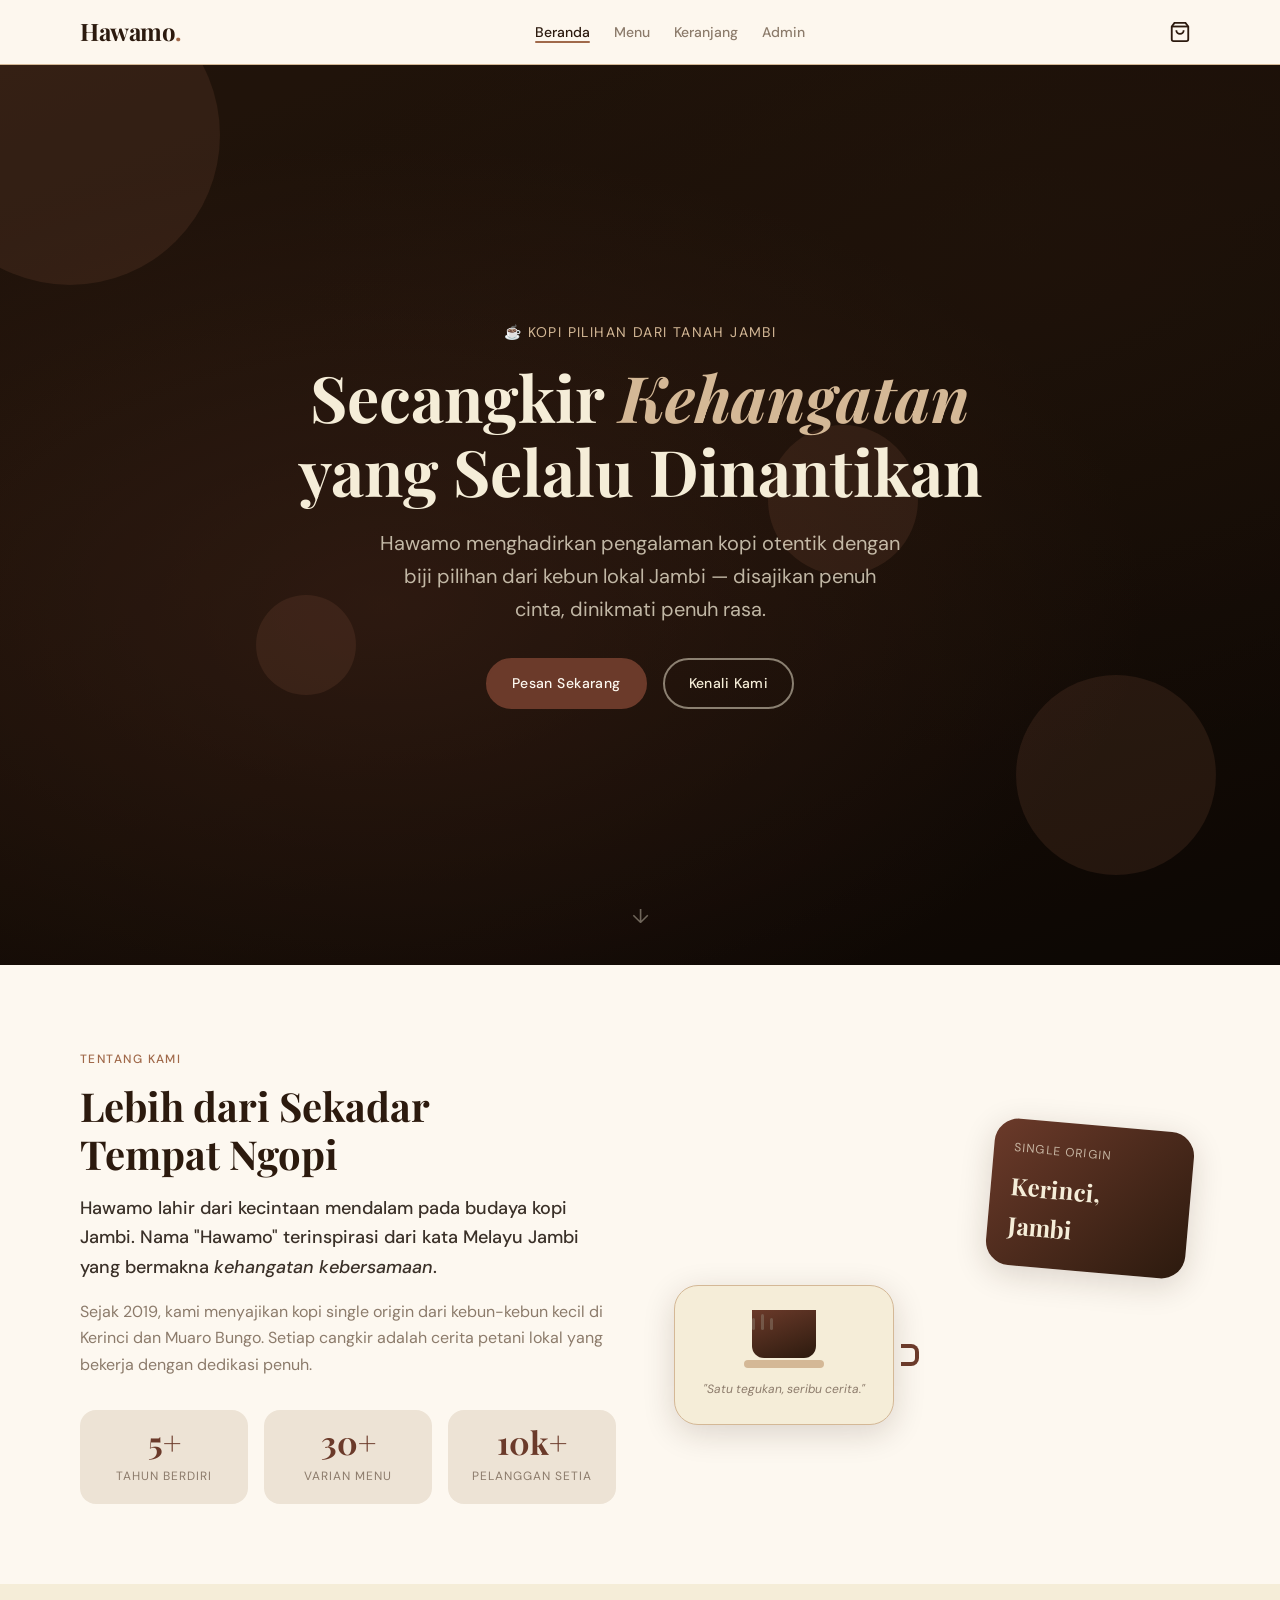
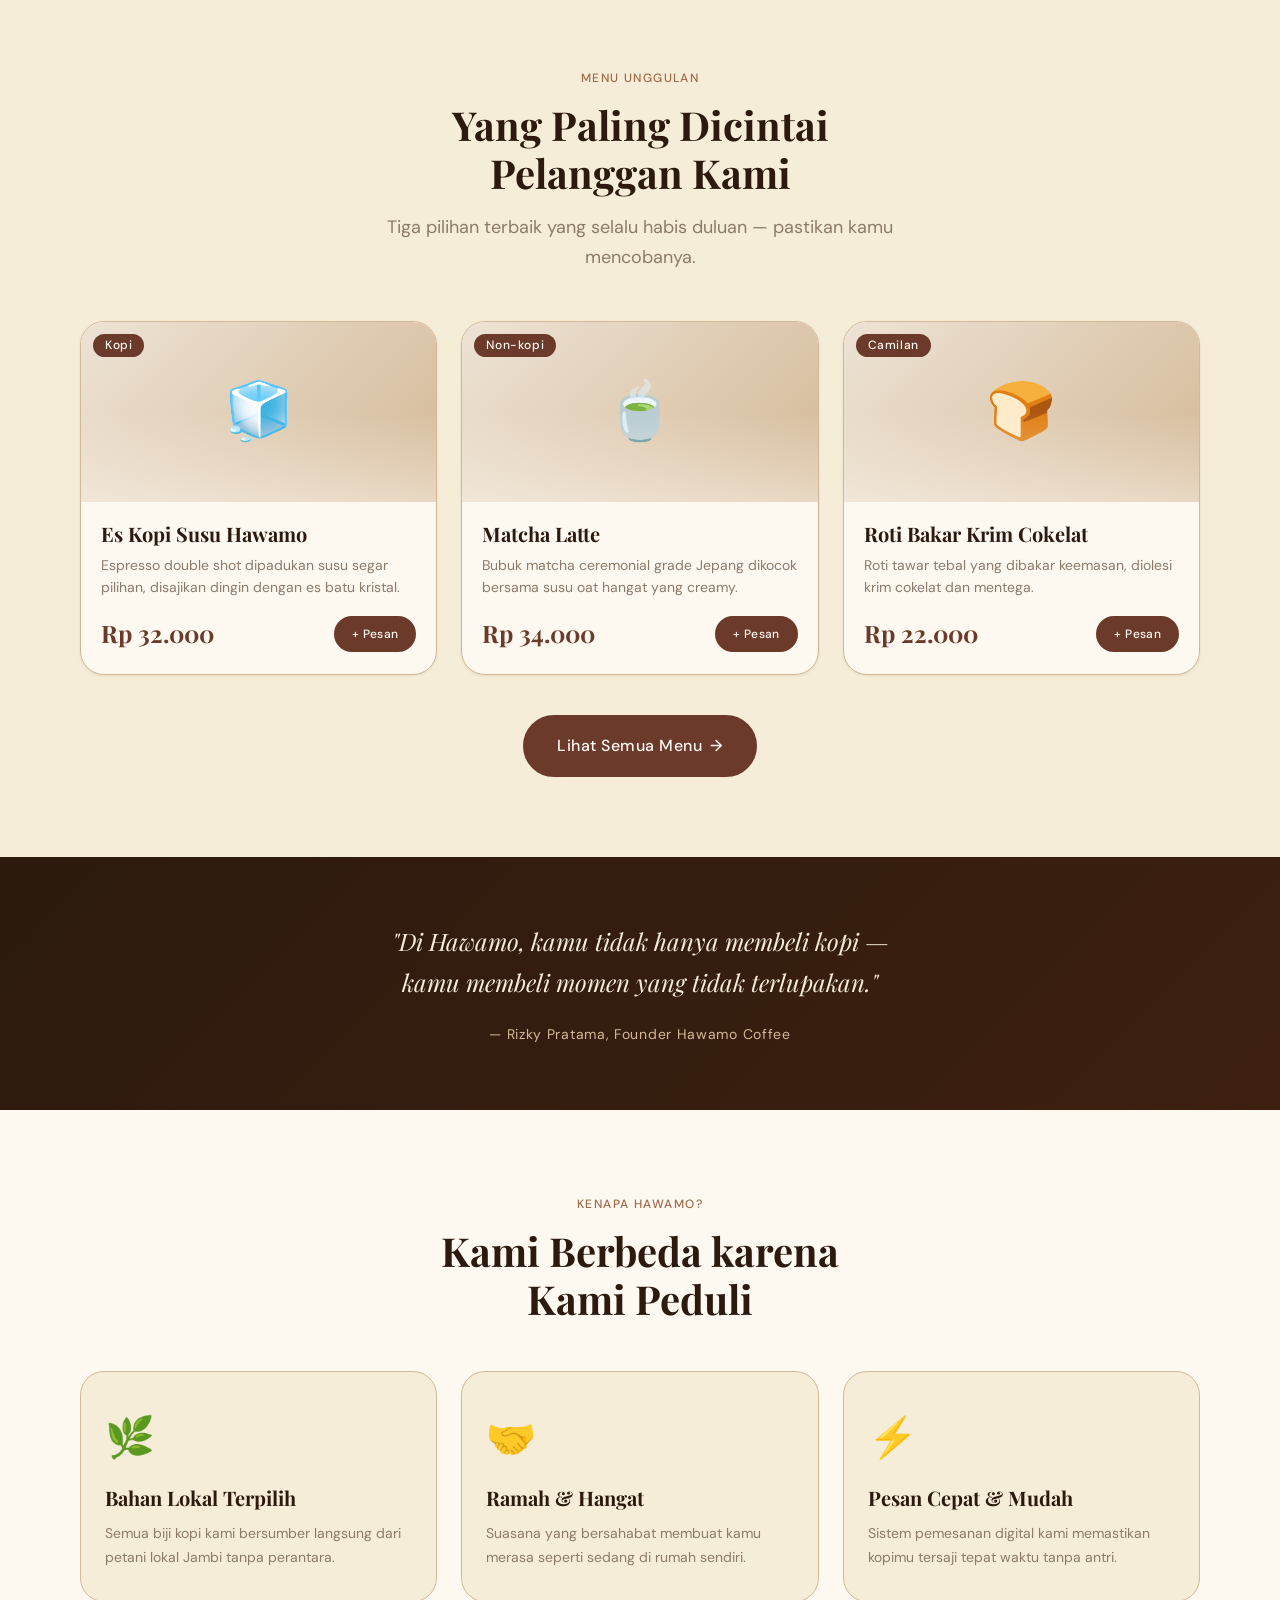
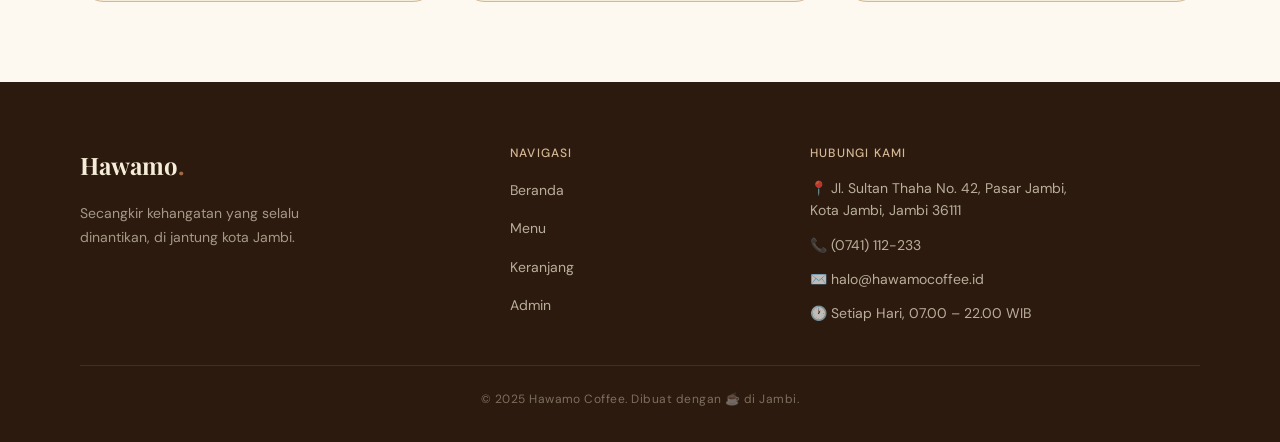
==== index.html @ 2e558339 "Hawamo-Website" ====
<!DOCTYPE html>
<html lang="id">
  <head>
    <meta charset="UTF-8" />
    <!-- Memastikan tampilan responsif di semua perangkat -->
    <meta name="viewport" content="width=device-width, initial-scale=1.0" />
    <meta name="description" content="Hawamo Coffee - Kopi Khas Jambi, Hangat dan Bermakna" />
    <title>Hawamo Coffee | Jambi</title>

    <!-- Google Fonts: Playfair Display untuk heading elegan, DM Sans untuk body bersih -->
    <link rel="preconnect" href="https://fonts.googleapis.com" />
    <link rel="preconnect" href="https://fonts.gstatic.com" crossorigin />
    <link
      href="https://fonts.googleapis.com/css2?family=Playfair+Display:ital,wght@0,400;0,700;1,400&family=DM+Sans:wght@300;400;500&display=swap"
      rel="stylesheet"
    />

    <!-- Satu-satunya file CSS global untuk semua halaman -->
    <link rel="stylesheet" href="style.css" />
  </head>

  <body class="page-home">

    <!-- =============================================
         NAVBAR: Navigasi utama yang sticky di atas
         ============================================= -->
    <header class="navbar" id="navbar">
      <div class="navbar__inner container">

        <!-- Logo teks dengan aksen titik berwarna kopi -->
        <a href="index.html" class="navbar__logo" aria-label="Hawamo Coffee Beranda">
          Hawamo<span class="logo-dot">.</span>
        </a>

        <!-- Tombol hamburger untuk tampilan mobile -->
        <button
          class="navbar__toggle"
          id="navToggle"
          aria-label="Buka menu navigasi"
          aria-expanded="false"
          aria-controls="navMenu"
        >
          <!-- Tiga garis ikon hamburger dibuat murni dengan CSS -->
          <span class="hamburger-line"></span>
          <span class="hamburger-line"></span>
          <span class="hamburger-line"></span>
        </button>

        <!-- Menu navigasi utama -->
        <nav class="navbar__menu" id="navMenu" role="navigation">
          <ul class="navbar__list">
            <li><a href="index.html" class="navbar__link active">Beranda</a></li>
            <li><a href="menu.html" class="navbar__link">Menu</a></li>
            <li><a href="cart.html" class="navbar__link">Keranjang</a></li>
            <li><a href="admin.html" class="navbar__link">Admin</a></li>
          </ul>
        </nav>

        <!-- Ikon keranjang dengan badge jumlah item -->
        <a href="cart.html" class="navbar__cart" aria-label="Lihat keranjang belanja">
          <!-- Ikon cart SVG inline agar tidak perlu dependensi eksternal -->
          <svg width="22" height="22" viewBox="0 0 24 24" fill="none" stroke="currentColor" stroke-width="2" aria-hidden="true">
            <path d="M6 2L3 6v14a2 2 0 002 2h14a2 2 0 002-2V6l-3-4z"/>
            <line x1="3" y1="6" x2="21" y2="6"/>
            <path d="M16 10a4 4 0 01-8 0"/>
          </svg>
          <!-- Badge ini diupdate oleh script.js berdasarkan localStorage -->
          <span class="cart-badge" id="cartBadge">0</span>
        </a>

      </div>
    </header>


    <!-- =============================================
         MAIN: Konten utama halaman
         ============================================= -->
    <main>

      <!-- -----------------------------------------------
           SECTION 1: HERO BANNER
           Bagian pertama yang dilihat pengunjung
           ----------------------------------------------- -->
      <section class="hero" id="hero" aria-label="Hero banner Hawamo Coffee">

        <!-- Overlay gelap untuk kontras teks di atas gambar/background -->
        <div class="hero__overlay" aria-hidden="true"></div>

        <!-- Efek partikel dekoratif — lingkaran floating dari CSS animation -->
        <div class="hero__particles" aria-hidden="true">
          <span class="particle particle--1"></span>
          <span class="particle particle--2"></span>
          <span class="particle particle--3"></span>
          <span class="particle particle--4"></span>
        </div>

        <div class="hero__content container">
          <!-- Kalimat kecil pembuka di atas heading utama -->
          <p class="hero__eyebrow">☕ Kopi Pilihan dari Tanah Jambi</p>

          <!-- Heading utama dengan emphasis italic -->
          <h1 class="hero__title">
            Secangkir <em>Kehangatan</em><br />
            yang Selalu Dinantikan
          </h1>

          <!-- Deskripsi singkat brand -->
          <p class="hero__subtitle">
            Hawamo menghadirkan pengalaman kopi otentik dengan biji pilihan
            dari kebun lokal Jambi — disajikan penuh cinta, dinikmati penuh rasa.
          </p>

          <!-- CTA (Call-to-Action): tombol utama dan sekunder -->
          <div class="hero__actions">
            <a href="menu.html" class="btn btn--primary">Pesan Sekarang</a>
            <a href="#about" class="btn btn--ghost">Kenali Kami</a>
          </div>
        </div>

        <!-- Indikator scroll ke bawah (animasi bounce CSS) -->
        <div class="hero__scroll-hint" aria-hidden="true">
          <span class="scroll-arrow">↓</span>
        </div>

      </section>


      <!-- -----------------------------------------------
           SECTION 2: ABOUT US
           Cerita singkat tentang Hawamo
           ----------------------------------------------- -->
      <section class="about" id="about" aria-label="Tentang Hawamo Coffee">
        <div class="container">

          <!-- Grid 2 kolom: teks kiri, visual kanan -->
          <div class="about__grid">

            <!-- Kolom kiri: narasi brand -->
            <div class="about__text">
              <span class="section-tag">Tentang Kami</span>
              <h2 class="section-title">Lebih dari Sekadar<br />Tempat Ngopi</h2>
              <p class="about__lead">
                Hawamo lahir dari kecintaan mendalam pada budaya kopi Jambi.
                Nama "Hawamo" terinspirasi dari kata Melayu Jambi yang bermakna
                <em>kehangatan kebersamaan</em>.
              </p>
              <p class="about__body">
                Sejak 2019, kami menyajikan kopi single origin dari kebun-kebun
                kecil di Kerinci dan Muaro Bungo. Setiap cangkir adalah cerita
                petani lokal yang bekerja dengan dedikasi penuh.
              </p>

              <!-- Statistik pencapaian brand -->
              <div class="about__stats">
                <div class="stat">
                  <strong class="stat__number">5+</strong>
                  <span class="stat__label">Tahun Berdiri</span>
                </div>
                <div class="stat">
                  <strong class="stat__number">30+</strong>
                  <span class="stat__label">Varian Menu</span>
                </div>
                <div class="stat">
                  <strong class="stat__number">10k+</strong>
                  <span class="stat__label">Pelanggan Setia</span>
                </div>
              </div>
            </div>

            <!-- Kolom kanan: visual dekoratif berbasis CSS (tanpa gambar eksternal) -->
            <div class="about__visual" aria-hidden="true">
              <div class="visual-card visual-card--back">
                <div class="visual-card__label">Single Origin</div>
                <div class="visual-card__origin">Kerinci, Jambi</div>
              </div>
              <div class="visual-card visual-card--front">
                <!-- Ilustrasi cangkir kopi sederhana dari CSS shapes -->
                <div class="css-cup">
                  <div class="css-cup__body">
                    <div class="css-cup__steam">
                      <span></span><span></span><span></span>
                    </div>
                  </div>
                  <div class="css-cup__handle"></div>
                  <div class="css-cup__saucer"></div>
                </div>
                <p class="visual-card__tagline">"Satu tegukan, seribu cerita."</p>
              </div>
            </div>

          </div>
        </div>
      </section>


      <!-- -----------------------------------------------
           SECTION 3: MENU UNGGULAN
           Menampilkan 3 produk terbaik sebagai preview
           ----------------------------------------------- -->
      <section class="featured" id="featured" aria-label="Menu unggulan Hawamo">
        <div class="container">

          <!-- Header section -->
          <div class="section-header">
            <span class="section-tag">Menu Unggulan</span>
            <h2 class="section-title">Yang Paling Dicintai<br />Pelanggan Kami</h2>
            <p class="section-desc">
              Tiga pilihan terbaik yang selalu habis duluan — pastikan kamu mencobanya.
            </p>
          </div>

          <!-- Grid kartu menu unggulan (3 kolom di desktop, 1 di mobile) -->
          <div class="featured__grid" id="featuredGrid">
            <!-- Kartu menu akan di-render oleh script.js dari data featuredItems -->
            <!-- Jika JS dinonaktifkan, konten fallback tetap tersedia -->
          </div>

          <!-- CTA menuju halaman menu lengkap -->
          <div class="featured__cta">
            <a href="menu.html" class="btn btn--primary btn--lg">
              Lihat Semua Menu
              <span aria-hidden="true">→</span>
            </a>
          </div>

        </div>
      </section>


      <!-- -----------------------------------------------
           SECTION 4: TESTIMONIAL / QUOTE BANNER
           Kutipan inspiratif sebagai pemisah visual
           ----------------------------------------------- -->
      <section class="quote-banner" aria-label="Kutipan Hawamo">
        <div class="container">
          <blockquote class="quote">
            <p class="quote__text">
              "Di Hawamo, kamu tidak hanya membeli kopi —<br />
              kamu membeli momen yang tidak terlupakan."
            </p>
            <footer class="quote__author">
              — Rizky Pratama, Founder Hawamo Coffee
            </footer>
          </blockquote>
        </div>
      </section>


      <!-- -----------------------------------------------
           SECTION 5: MENGAPA MEMILIH KAMI?
           Nilai-nilai / keunggulan Hawamo
           ----------------------------------------------- -->
      <section class="values" aria-label="Keunggulan Hawamo Coffee">
        <div class="container">

          <div class="section-header">
            <span class="section-tag">Kenapa Hawamo?</span>
            <h2 class="section-title">Kami Berbeda karena<br />Kami Peduli</h2>
          </div>

          <!-- Grid 3 kartu nilai (icon + judul + deskripsi) -->
          <div class="values__grid">

            <article class="value-card">
              <!-- Ikon dekoratif dari emoji (tidak perlu library ikon) -->
              <div class="value-card__icon" aria-hidden="true">🌿</div>
              <h3 class="value-card__title">Bahan Lokal Terpilih</h3>
              <p class="value-card__desc">
                Semua biji kopi kami bersumber langsung dari petani
                lokal Jambi tanpa perantara.
              </p>
            </article>

            <article class="value-card">
              <div class="value-card__icon" aria-hidden="true">🤝</div>
              <h3 class="value-card__title">Ramah & Hangat</h3>
              <p class="value-card__desc">
                Suasana yang bersahabat membuat kamu merasa seperti
                sedang di rumah sendiri.
              </p>
            </article>

            <article class="value-card">
              <div class="value-card__icon" aria-hidden="true">⚡</div>
              <h3 class="value-card__title">Pesan Cepat & Mudah</h3>
              <p class="value-card__desc">
                Sistem pemesanan digital kami memastikan kopimu tersaji
                tepat waktu tanpa antri.
              </p>
            </article>

          </div>
        </div>
      </section>

    </main>


    <!-- =============================================
         FOOTER: Informasi kontak dan navigasi bawah
         ============================================= -->
    <footer class="footer" role="contentinfo">
      <div class="container">

        <!-- Grid footer: 3 kolom di desktop -->
        <div class="footer__grid">

          <!-- Kolom 1: Identitas brand -->
          <div class="footer__brand">
            <a href="index.html" class="footer__logo">
              Hawamo<span class="logo-dot">.</span>
            </a>
            <p class="footer__tagline">
              Secangkir kehangatan yang selalu dinantikan,
              di jantung kota Jambi.
            </p>
          </div>

          <!-- Kolom 2: Navigasi cepat -->
          <nav class="footer__nav" aria-label="Navigasi footer">
            <h4 class="footer__heading">Navigasi</h4>
            <ul class="footer__list">
              <li><a href="index.html" class="footer__link">Beranda</a></li>
              <li><a href="menu.html" class="footer__link">Menu</a></li>
              <li><a href="cart.html" class="footer__link">Keranjang</a></li>
              <li><a href="admin.html" class="footer__link">Admin</a></li>
            </ul>
          </nav>

          <!-- Kolom 3: Informasi kontak dengan alamat fiktif di Jambi -->
          <address class="footer__contact">
            <h4 class="footer__heading">Hubungi Kami</h4>
            <ul class="footer__list">
              <!-- Alamat fiktif di Jambi yang realistis -->
              <li>
                <span aria-label="Alamat">📍</span>
                Jl. Sultan Thaha No. 42, Pasar Jambi,<br />
                Kota Jambi, Jambi 36111
              </li>
              <li>
                <span aria-label="Telepon">📞</span>
                <a href="tel:+6274112233" class="footer__link">(0741) 112-233</a>
              </li>
              <li>
                <span aria-label="Email">✉️</span>
                <a href="mailto:halo@hawamocoffee.id" class="footer__link">
                  halo@hawamocoffee.id
                </a>
              </li>
              <li>
                <span aria-label="Jam buka">🕐</span>
                Setiap Hari, 07.00 – 22.00 WIB
              </li>
            </ul>
          </address>

        </div>

        <!-- Garis pemisah dan copyright -->
        <div class="footer__bottom">
          <p class="footer__copy">
            &copy; 2025 Hawamo Coffee. Dibuat dengan ☕ di Jambi.
          </p>
        </div>

      </div>
    </footer>


    <!-- =============================================
         SCRIPT: Diletakkan sebelum </body> agar DOM
         sudah tersedia saat script dijalankan
         ============================================= -->
    <script src="script.js"></script>

  </body>
</html>
---- style.css ----
/* ==========================================================
   HAWAMO COFFEE — style.css
   Satu file CSS untuk semua halaman (index, menu, cart, admin)
   Pendekatan: Mobile-First → diikuti breakpoint desktop
   ========================================================== */


/* ----------------------------------------------------------
   1. CSS CUSTOM PROPERTIES (DESIGN TOKENS)
   Semua warna, font, dan ukuran didefinisikan di sini agar
   mudah diubah secara konsisten di seluruh file
   ---------------------------------------------------------- */
:root {
  /* === Palet Warna Earthy Tone === */
  --clr-espresso:   #2C1A0E;   /* Cokelat espresso gelap — teks utama */
  --clr-coffee:     #6B3A2A;   /* Cokelat kopi — aksen utama */
  --clr-latte:      #A0694A;   /* Cokelat latte — aksen sekunder */
  --clr-cream:      #F5EDD8;   /* Krem hangat — background utama */
  --clr-milk:       #FDF8F0;   /* Putih susu — background kartu */
  --clr-charcoal:   #3A3028;   /* Charcoal — teks gelap */
  --clr-stone:      #8C7B6B;   /* Abu batu — teks muted */
  --clr-sand:       #D4B896;   /* Pasir — border dan divider */
  --clr-fog:        #EDE3D5;   /* Kabut — hover background */
  --clr-success:    #4A7C59;   /* Hijau alami — notifikasi sukses */
  --clr-danger:     #8B2E2E;   /* Merah tua — aksi hapus */

  /* === Tipografi === */
  --font-display: 'Playfair Display', Georgia, serif;  /* Untuk heading */
  --font-body:    'DM Sans', sans-serif;               /* Untuk body text */

  /* === Skala Ukuran Font (rem) === */
  --text-xs:   0.75rem;    /*  12px */
  --text-sm:   0.875rem;   /*  14px */
  --text-base: 1rem;       /*  16px */
  --text-md:   1.125rem;   /*  18px */
  --text-lg:   1.25rem;    /*  20px */
  --text-xl:   1.5rem;     /*  24px */
  --text-2xl:  2rem;       /*  32px */
  --text-3xl:  2.5rem;     /*  40px */
  --text-4xl:  3.25rem;    /*  52px */
  --text-5xl:  4rem;       /*  64px */

  /* === Spasi (spacing scale) === */
  --sp-1:  0.25rem;   /*  4px */
  --sp-2:  0.5rem;    /*  8px */
  --sp-3:  0.75rem;   /* 12px */
  --sp-4:  1rem;      /* 16px */
  --sp-5:  1.25rem;   /* 20px */
  --sp-6:  1.5rem;    /* 24px */
  --sp-8:  2rem;      /* 32px */
  --sp-10: 2.5rem;    /* 40px */
  --sp-12: 3rem;      /* 48px */
  --sp-16: 4rem;      /* 64px */
  --sp-20: 5rem;      /* 80px */
  --sp-24: 6rem;      /* 96px */

  /* === Border Radius === */
  --radius-sm:   4px;
  --radius-md:   8px;
  --radius-lg:   16px;
  --radius-xl:   24px;
  --radius-full: 9999px;

  /* === Bayangan (Box Shadow) === */
  --shadow-sm:  0 1px 3px rgba(44, 26, 14, 0.08);
  --shadow-md:  0 4px 16px rgba(44, 26, 14, 0.12);
  --shadow-lg:  0 8px 32px rgba(44, 26, 14, 0.16);
  --shadow-xl:  0 16px 48px rgba(44, 26, 14, 0.20);

  /* === Transisi === */
  --transition-fast:   150ms ease;
  --transition-base:   250ms ease;
  --transition-slow:   400ms ease;

  /* === Lebar Kontainer === */
  --container-max: 1200px;
  --container-pad: var(--sp-5);   /* padding horizontal mobile */

  /* === Z-index layers === */
  --z-base:    1;
  --z-above:   10;
  --z-navbar:  100;
  --z-overlay: 200;
  --z-toast:   300;
}


/* ----------------------------------------------------------
   2. CSS RESET & BASE STYLES
   Menormalkan styling default browser
   ---------------------------------------------------------- */

/* Box model universal — padding dan border dihitung dalam width */
*,
*::before,
*::after {
  box-sizing: border-box;
  margin: 0;
  padding: 0;
}

/* Mencegah overflow horizontal tak sengaja */
html {
  overflow-x: hidden;
  scroll-behavior: smooth;     /* Navigasi anchor terasa halus */
  font-size: 16px;             /* Base font size */
}

body {
  font-family: var(--font-body);
  font-size: var(--text-base);
  color: var(--clr-charcoal);
  background-color: var(--clr-cream);
  line-height: 1.65;
  -webkit-font-smoothing: antialiased;   /* Font lebih halus di Chrome/Safari */
  overflow-x: hidden;
}

/* Gambar responsif secara default */
img {
  max-width: 100%;
  height: auto;
  display: block;
}

/* Hilangkan bullet list default */
ul, ol {
  list-style: none;
}

/* Reset link */
a {
  color: inherit;
  text-decoration: none;
  transition: color var(--transition-base);
}

/* Reset button */
button {
  cursor: pointer;
  border: none;
  background: none;
  font-family: inherit;
  font-size: inherit;
}

/* Reset input dan form */
input, select, textarea {
  font-family: inherit;
  font-size: inherit;
}

/* Heading default menggunakan font display */
h1, h2, h3, h4, h5, h6 {
  font-family: var(--font-display);
  line-height: 1.2;
  color: var(--clr-espresso);
}


/* ----------------------------------------------------------
   3. UTILITY CLASSES
   Kelas pembantu yang bisa dipakai di mana saja
   ---------------------------------------------------------- */

/* Pembungkus konten dengan lebar maksimum dan padding horizontal */
.container {
  width: 100%;
  max-width: var(--container-max);
  margin-inline: auto;             /* Tengahkan secara horizontal */
  padding-inline: var(--container-pad);
}

/* Label kecil berwarna di atas judul section */
.section-tag {
  display: inline-block;
  font-family: var(--font-body);
  font-size: var(--text-xs);
  font-weight: 500;
  letter-spacing: 0.12em;
  text-transform: uppercase;
  color: var(--clr-latte);
  margin-bottom: var(--sp-3);
}

/* Judul section utama */
.section-title {
  font-size: var(--text-2xl);
  font-weight: 700;
  color: var(--clr-espresso);
  line-height: 1.2;
  margin-bottom: var(--sp-4);
}

/* Deskripsi pendek di bawah judul section */
.section-desc {
  font-size: var(--text-md);
  color: var(--clr-stone);
  max-width: 520px;
  margin-bottom: var(--sp-8);
}

/* Header section yang ditengahkan */
.section-header {
  text-align: center;
  margin-bottom: var(--sp-12);
}

.section-header .section-desc {
  margin-inline: auto;
}

/* Teks tersembunyi untuk aksesibilitas (hanya untuk screen reader) */
.sr-only {
  position: absolute;
  width: 1px;
  height: 1px;
  padding: 0;
  margin: -1px;
  overflow: hidden;
  clip: rect(0,0,0,0);
  white-space: nowrap;
  border: 0;
}


/* ----------------------------------------------------------
   4. KOMPONEN TOMBOL (BUTTON)
   Sistem tombol yang konsisten di semua halaman
   ---------------------------------------------------------- */

/* Basis styling untuk semua varian tombol */
.btn {
  display: inline-flex;
  align-items: center;
  gap: var(--sp-2);
  padding: var(--sp-3) var(--sp-6);
  border-radius: var(--radius-full);
  font-family: var(--font-body);
  font-size: var(--text-sm);
  font-weight: 500;
  letter-spacing: 0.03em;
  cursor: pointer;
  border: 2px solid transparent;
  transition:
    background-color var(--transition-base),
    color var(--transition-base),
    border-color var(--transition-base),
    transform var(--transition-fast),
    box-shadow var(--transition-base);
  white-space: nowrap;
  text-decoration: none;
}

/* Tombol aktif: sedikit mengecil saat diklik */
.btn:active {
  transform: scale(0.97);
}

/* Tombol primer — cokelat kopi solid */
.btn--primary {
  background-color: var(--clr-coffee);
  color: var(--clr-milk);
  border-color: var(--clr-coffee);
}

.btn--primary:hover {
  background-color: var(--clr-espresso);
  border-color: var(--clr-espresso);
  box-shadow: var(--shadow-md);
  transform: translateY(-2px);   /* Efek angkat saat hover */
}

/* Tombol ghost — outline transparan */
.btn--ghost {
  background-color: transparent;
  color: var(--clr-cream);
  border-color: rgba(245, 237, 216, 0.5);
}

.btn--ghost:hover {
  background-color: rgba(245, 237, 216, 0.15);
  border-color: var(--clr-cream);
}

/* Tombol outline — untuk konteks terang */
.btn--outline {
  background-color: transparent;
  color: var(--clr-coffee);
  border-color: var(--clr-coffee);
}

.btn--outline:hover {
  background-color: var(--clr-coffee);
  color: var(--clr-milk);
  transform: translateY(-2px);
  box-shadow: var(--shadow-md);
}

/* Tombol ukuran besar */
.btn--lg {
  padding: var(--sp-4) var(--sp-8);
  font-size: var(--text-base);
}

/* Tombol ukuran kecil */
.btn--sm {
  padding: var(--sp-2) var(--sp-4);
  font-size: var(--text-xs);
}

/* Tombol bahaya (hapus) */
.btn--danger {
  background-color: var(--clr-danger);
  color: #fff;
  border-color: var(--clr-danger);
}

.btn--danger:hover {
  background-color: #6B1E1E;
  border-color: #6B1E1E;
}

/* Tombol penuh lebar */
.btn--full {
  width: 100%;
  justify-content: center;
}


/* ----------------------------------------------------------
   5. NAVBAR (HEADER)
   Navigasi utama yang sticky dan responsif
   ---------------------------------------------------------- */

.navbar {
  position: sticky;         /* Menempel di atas saat scroll */
  top: 0;
  z-index: var(--z-navbar);
  background-color: rgba(253, 248, 240, 0.92);  /* Semi-transparan */
  backdrop-filter: blur(12px);    /* Efek blur glassmorphism */
  -webkit-backdrop-filter: blur(12px);
  border-bottom: 1px solid var(--clr-sand);
  transition: box-shadow var(--transition-base);
}

/* Navbar mendapat bayangan saat halaman di-scroll (ditambah oleh JS) */
.navbar--scrolled {
  box-shadow: var(--shadow-md);
}

/* Tata letak dalam navbar: logo | menu | cart */
.navbar__inner {
  display: flex;
  align-items: center;
  justify-content: space-between;
  height: 64px;
  gap: var(--sp-4);
}

/* Logo teks */
.navbar__logo {
  font-family: var(--font-display);
  font-size: var(--text-xl);
  font-weight: 700;
  color: var(--clr-espresso);
  letter-spacing: -0.02em;
  flex-shrink: 0;
}

/* Titik aksen berwarna kopi setelah nama brand */
.logo-dot {
  color: var(--clr-latte);
}

/* Daftar navigasi — horizontal di desktop */
.navbar__list {
  display: flex;
  align-items: center;
  gap: var(--sp-6);
}

/* Tautan navigasi */
.navbar__link {
  font-size: var(--text-sm);
  font-weight: 500;
  color: var(--clr-stone);
  position: relative;
  padding-bottom: 2px;
  transition: color var(--transition-base);
}

/* Garis bawah animasi saat hover / active */
.navbar__link::after {
  content: '';
  position: absolute;
  bottom: -2px;
  left: 0;
  width: 0;
  height: 2px;
  background-color: var(--clr-latte);
  border-radius: var(--radius-full);
  transition: width var(--transition-base);
}

.navbar__link:hover,
.navbar__link.active {
  color: var(--clr-espresso);
}

.navbar__link:hover::after,
.navbar__link.active::after {
  width: 100%;   /* Garis muncul penuh saat aktif/hover */
}

/* Ikon keranjang di pojok kanan navbar */
.navbar__cart {
  position: relative;
  display: flex;
  align-items: center;
  justify-content: center;
  width: 40px;
  height: 40px;
  border-radius: var(--radius-full);
  color: var(--clr-espresso);
  transition:
    background-color var(--transition-base),
    transform var(--transition-fast);
  flex-shrink: 0;
}

.navbar__cart:hover {
  background-color: var(--clr-fog);
  transform: scale(1.1);
}

/* Badge jumlah item di keranjang */
.cart-badge {
  position: absolute;
  top: 2px;
  right: 2px;
  min-width: 18px;
  height: 18px;
  padding: 0 4px;
  background-color: var(--clr-coffee);
  color: #fff;
  font-size: 10px;
  font-weight: 700;
  border-radius: var(--radius-full);
  display: flex;
  align-items: center;
  justify-content: center;
  /* Badge disembunyikan jika jumlah 0 (dikontrol oleh JS) */
  transition: transform var(--transition-fast);
}

/* Animasi badge saat item ditambahkan */
.cart-badge--pop {
  animation: badgePop 300ms ease forwards;
}

@keyframes badgePop {
  0%   { transform: scale(1); }
  50%  { transform: scale(1.4); }
  100% { transform: scale(1); }
}

/* Tombol hamburger untuk mobile */
.navbar__toggle {
  display: flex;
  flex-direction: column;
  justify-content: center;
  gap: 5px;
  width: 36px;
  height: 36px;
  padding: 4px;
  border-radius: var(--radius-sm);
  color: var(--clr-espresso);
  transition: background-color var(--transition-base);
}

.navbar__toggle:hover {
  background-color: var(--clr-fog);
}

/* Tiga garis ikon hamburger */
.hamburger-line {
  display: block;
  width: 22px;
  height: 2px;
  background-color: var(--clr-espresso);
  border-radius: var(--radius-full);
  transition: transform var(--transition-base), opacity var(--transition-base);
}

/* Transformasi hamburger → tanda silang saat menu terbuka */
.navbar--open .hamburger-line:nth-child(1) {
  transform: translateY(7px) rotate(45deg);
}

.navbar--open .hamburger-line:nth-child(2) {
  opacity: 0;
  transform: scaleX(0);
}

.navbar--open .hamburger-line:nth-child(3) {
  transform: translateY(-7px) rotate(-45deg);
}

/* Menu mobile (tersembunyi secara default di mobile) */
.navbar__menu {
  /* Mobile: hidden, muncul saat toggle diklik */
  display: none;
  position: absolute;
  top: 64px;
  left: 0;
  right: 0;
  background-color: var(--clr-milk);
  border-bottom: 1px solid var(--clr-sand);
  padding: var(--sp-4) 0;
  box-shadow: var(--shadow-md);
  z-index: var(--z-navbar);
}

/* Menu mobile muncul saat class active ditambahkan oleh JS */
.navbar__menu--open {
  display: block;
}

/* Daftar menu mobile menjadi kolom vertikal */
.navbar__menu--open .navbar__list {
  flex-direction: column;
  gap: 0;
  align-items: flex-start;
  padding-inline: var(--container-pad);
}

/* Tautan di menu mobile lebih besar untuk kemudahan tap */
.navbar__menu--open .navbar__link {
  display: block;
  padding: var(--sp-3) 0;
  font-size: var(--text-base);
  width: 100%;
  border-bottom: 1px solid var(--clr-fog);
}


/* ----------------------------------------------------------
   6. HALAMAN BERANDA — HERO SECTION
   ---------------------------------------------------------- */

.hero {
  position: relative;
  min-height: 100svh;              /* svh: tinggi visible viewport, aman di mobile */
  display: flex;
  align-items: center;
  justify-content: center;

  /* Background: gradasi earthy gelap sebagai pengganti foto */
  background:
    radial-gradient(ellipse at 30% 60%, rgba(107, 58, 42, 0.4) 0%, transparent 60%),
    radial-gradient(ellipse at 80% 20%, rgba(44, 26, 14, 0.6) 0%, transparent 50%),
    linear-gradient(160deg, var(--clr-espresso) 0%, #1A0F07 60%, #0D0704 100%);

  overflow: hidden;
  padding-block: var(--sp-20);
}

/* Overlay untuk memastikan kontras teks tetap terjaga */
.hero__overlay {
  position: absolute;
  inset: 0;
  background: rgba(13, 7, 4, 0.3);
  z-index: var(--z-base);
}

/* Partikel dekoratif mengambang (lingkaran kabur) */
.hero__particles {
  position: absolute;
  inset: 0;
  pointer-events: none;
  z-index: var(--z-base);
}

.particle {
  position: absolute;
  border-radius: 50%;
  opacity: 0.15;
  background: var(--clr-latte);
  /* Animasi float tanpa henti */
  animation: particleFloat linear infinite;
}

/* Setiap partikel diberi ukuran dan durasi animasi berbeda */
.particle--1 { width: 300px; height: 300px; top: -80px; left: -80px;  animation-duration: 18s; animation-delay: 0s; }
.particle--2 { width: 200px; height: 200px; bottom: 10%; right: 5%;   animation-duration: 22s; animation-delay: -5s; }
.particle--3 { width: 150px; height: 150px; top: 40%; left: 60%;      animation-duration: 15s; animation-delay: -10s; }
.particle--4 { width: 100px; height: 100px; bottom: 30%; left: 20%;   animation-duration: 25s; animation-delay: -15s; }

/* Keyframe animasi partikel berputar dan mengapung */
@keyframes particleFloat {
  0%   { transform: translateY(0) rotate(0deg); opacity: 0.15; }
  50%  { opacity: 0.08; }
  100% { transform: translateY(-80px) rotate(360deg); opacity: 0.15; }
}

/* Konten teks hero — di atas overlay */
.hero__content {
  position: relative;
  z-index: var(--z-above);
  text-align: center;
  color: var(--clr-cream);
  /* Animasi masuk saat halaman dimuat */
  animation: heroFadeUp 0.8s ease forwards;
}

@keyframes heroFadeUp {
  from { opacity: 0; transform: translateY(30px); }
  to   { opacity: 1; transform: translateY(0); }
}

/* Label kecil di atas heading hero */
.hero__eyebrow {
  font-size: var(--text-sm);
  letter-spacing: 0.1em;
  text-transform: uppercase;
  color: var(--clr-sand);
  margin-bottom: var(--sp-4);
  animation: heroFadeUp 0.8s ease 0.1s both;   /* Delay lebih awal */
}

/* Heading utama hero */
.hero__title {
  font-size: var(--text-3xl);
  font-weight: 700;
  color: var(--clr-cream);
  line-height: 1.15;
  margin-bottom: var(--sp-5);
  animation: heroFadeUp 0.8s ease 0.2s both;
}

/* Italic emphasis dalam heading */
.hero__title em {
  color: var(--clr-sand);
  font-style: italic;
}

/* Deskripsi di bawah heading */
.hero__subtitle {
  font-size: var(--text-base);
  color: rgba(245, 237, 216, 0.75);
  max-width: 520px;
  margin-inline: auto;
  margin-bottom: var(--sp-8);
  animation: heroFadeUp 0.8s ease 0.3s both;
}

/* Wadah tombol CTA */
.hero__actions {
  display: flex;
  gap: var(--sp-4);
  justify-content: center;
  flex-wrap: wrap;
  animation: heroFadeUp 0.8s ease 0.4s both;
}

/* Indikator scroll ke bawah */
.hero__scroll-hint {
  position: absolute;
  bottom: var(--sp-8);
  left: 50%;
  transform: translateX(-50%);
  z-index: var(--z-above);
  color: rgba(245, 237, 216, 0.4);
  animation: bounce 2s ease infinite;
}

.scroll-arrow {
  font-size: var(--text-lg);
}

/* Animasi bounce untuk indikator scroll */
@keyframes bounce {
  0%, 100% { transform: translateX(-50%) translateY(0); }
  50%       { transform: translateX(-50%) translateY(8px); }
}


/* ----------------------------------------------------------
   7. HALAMAN BERANDA — ABOUT SECTION
   ---------------------------------------------------------- */

.about {
  padding-block: var(--sp-20);
  background-color: var(--clr-milk);
}

/* Grid 2 kolom: teks kiri + visual kanan */
.about__grid {
  display: grid;
  grid-template-columns: 1fr;   /* Mobile: 1 kolom */
  gap: var(--sp-12);
  align-items: center;
}

.about__lead {
  font-size: var(--text-md);
  color: var(--clr-charcoal);
  margin-bottom: var(--sp-4);
  font-weight: 500;
}

.about__body {
  color: var(--clr-stone);
  margin-bottom: var(--sp-8);
}

/* Baris statistik 3 kolom */
.about__stats {
  display: grid;
  grid-template-columns: repeat(3, 1fr);
  gap: var(--sp-4);
}

.stat {
  text-align: center;
  padding: var(--sp-4);
  background-color: var(--clr-fog);
  border-radius: var(--radius-lg);
}

.stat__number {
  display: block;
  font-family: var(--font-display);
  font-size: var(--text-2xl);
  color: var(--clr-coffee);
  line-height: 1;
  margin-bottom: var(--sp-1);
}

.stat__label {
  font-size: var(--text-xs);
  color: var(--clr-stone);
  text-transform: uppercase;
  letter-spacing: 0.08em;
}

/* Kolom visual dekoratif */
.about__visual {
  position: relative;
  height: 320px;
  display: flex;
  align-items: center;
  justify-content: center;
}

/* Kartu dekoratif — lapisan belakang */
.visual-card {
  background-color: var(--clr-milk);
  border-radius: var(--radius-xl);
  padding: var(--sp-6);
  box-shadow: var(--shadow-lg);
  position: absolute;
}

.visual-card--back {
  width: 200px;
  top: 10px;
  right: 10px;
  background: linear-gradient(135deg, var(--clr-coffee), var(--clr-espresso));
  color: var(--clr-cream);
  transform: rotate(5deg);
  padding: var(--sp-5);
  border-radius: var(--radius-xl);
  z-index: 1;
}

.visual-card__label {
  font-size: var(--text-xs);
  letter-spacing: 0.1em;
  text-transform: uppercase;
  opacity: 0.7;
  margin-bottom: var(--sp-2);
}

.visual-card__origin {
  font-family: var(--font-display);
  font-size: var(--text-xl);
  font-weight: 700;
}

/* Kartu dekoratif — lapisan depan */
.visual-card--front {
  width: 220px;
  left: 10px;
  bottom: 10px;
  background-color: var(--clr-cream);
  border: 1px solid var(--clr-sand);
  z-index: 2;
  text-align: center;
}

/* Ilustrasi cangkir kopi dari CSS murni */
.css-cup {
  display: flex;
  flex-direction: column;
  align-items: center;
  margin-bottom: var(--sp-3);
}

.css-cup__steam {
  display: flex;
  gap: 6px;
  margin-bottom: 4px;
  height: 20px;
  align-items: flex-end;
}

/* Tiga uap kopi — animasi wave */
.css-cup__steam span {
  display: block;
  width: 3px;
  height: 12px;
  background: var(--clr-stone);
  border-radius: var(--radius-full);
  opacity: 0.5;
  animation: steamRise 1.5s ease-in-out infinite;
}

.css-cup__steam span:nth-child(2) { animation-delay: 0.2s; height: 16px; }
.css-cup__steam span:nth-child(3) { animation-delay: 0.4s; }

@keyframes steamRise {
  0%, 100% { transform: scaleY(1) translateY(0); opacity: 0.5; }
  50%       { transform: scaleY(0.7) translateY(-4px); opacity: 0.2; }
}

.css-cup__body {
  width: 64px;
  height: 48px;
  background: linear-gradient(160deg, var(--clr-coffee), var(--clr-espresso));
  border-radius: 0 0 12px 12px;
  position: relative;
}

.css-cup__handle {
  width: 18px;
  height: 22px;
  border: 4px solid var(--clr-coffee);
  border-left: none;
  border-radius: 0 8px 8px 0;
  position: absolute;
  right: -22px;
  top: 50%;
  transform: translateY(-50%) translateX(-100%);
  margin-right: -22px;
}

.css-cup__saucer {
  width: 80px;
  height: 8px;
  background: var(--clr-sand);
  border-radius: var(--radius-full);
  margin-top: 2px;
}

.visual-card__tagline {
  font-size: var(--text-xs);
  color: var(--clr-stone);
  font-style: italic;
}


/* ----------------------------------------------------------
   8. HALAMAN BERANDA — MENU UNGGULAN SECTION
   ---------------------------------------------------------- */

.featured {
  padding-block: var(--sp-20);
  background-color: var(--clr-cream);
}

/* Grid 3 kartu menu unggulan */
.featured__grid {
  display: grid;
  grid-template-columns: 1fr;   /* Mobile: 1 kolom */
  gap: var(--sp-6);
  margin-bottom: var(--sp-10);
}

/* Tombol CTA "Lihat Semua Menu" ditengahkan */
.featured__cta {
  text-align: center;
}

/* ----------------------------------------------------------
   KOMPONEN KARTU MENU
   Digunakan di halaman beranda (featured) dan menu.html
   ---------------------------------------------------------- */

.menu-card {
  background-color: var(--clr-milk);
  border-radius: var(--radius-xl);
  overflow: hidden;
  border: 1px solid var(--clr-sand);
  box-shadow: var(--shadow-sm);
  /* Transisi untuk efek hover mengangkat */
  transition:
    transform var(--transition-base),
    box-shadow var(--transition-base);
  display: flex;
  flex-direction: column;
}

.menu-card:hover {
  transform: translateY(-6px);    /* Kartu terangkat saat hover */
  box-shadow: var(--shadow-lg);
}

/* Area gambar/ilustrasi pada kartu */
.menu-card__image {
  height: 180px;
  background: linear-gradient(135deg, var(--clr-fog), var(--clr-sand));
  display: flex;
  align-items: center;
  justify-content: center;
  font-size: 3.5rem;             /* Emoji sebagai placeholder gambar */
  position: relative;
  overflow: hidden;
}

/* Overlay tipis di atas area gambar */
.menu-card__image::before {
  content: '';
  position: absolute;
  inset: 0;
  background: linear-gradient(to bottom, transparent 50%, rgba(253, 248, 240, 0.5) 100%);
}

/* Badge kategori di pojok gambar */
.menu-card__badge {
  position: absolute;
  top: var(--sp-3);
  left: var(--sp-3);
  padding: 2px var(--sp-3);
  background-color: var(--clr-coffee);
  color: var(--clr-milk);
  font-size: var(--text-xs);
  font-weight: 500;
  border-radius: var(--radius-full);
  letter-spacing: 0.05em;
}

/* Konten teks kartu */
.menu-card__body {
  padding: var(--sp-5);
  flex: 1;
  display: flex;
  flex-direction: column;
}

.menu-card__name {
  font-family: var(--font-display);
  font-size: var(--text-lg);
  color: var(--clr-espresso);
  margin-bottom: var(--sp-2);
}

.menu-card__desc {
  font-size: var(--text-sm);
  color: var(--clr-stone);
  line-height: 1.6;
  flex: 1;
  margin-bottom: var(--sp-4);
}

/* Baris harga + tombol pesan */
.menu-card__footer {
  display: flex;
  align-items: center;
  justify-content: space-between;
  gap: var(--sp-3);
}

.menu-card__price {
  font-family: var(--font-display);
  font-size: var(--text-xl);
  font-weight: 700;
  color: var(--clr-coffee);
}


/* ----------------------------------------------------------
   9. HALAMAN BERANDA — QUOTE BANNER
   ---------------------------------------------------------- */

.quote-banner {
  padding-block: var(--sp-16);
  /* Background gelap sebagai pemisah visual antar section */
  background: linear-gradient(135deg, var(--clr-espresso) 0%, #3D2010 100%);
  text-align: center;
}

.quote {
  max-width: 680px;
  margin-inline: auto;
}

.quote__text {
  font-family: var(--font-display);
  font-size: var(--text-xl);
  font-style: italic;
  color: var(--clr-cream);
  line-height: 1.7;
  margin-bottom: var(--sp-5);
}

.quote__author {
  font-size: var(--text-sm);
  color: var(--clr-sand);
  letter-spacing: 0.05em;
}


/* ----------------------------------------------------------
   10. HALAMAN BERANDA — VALUES SECTION
   ---------------------------------------------------------- */

.values {
  padding-block: var(--sp-20);
  background-color: var(--clr-milk);
}

/* Grid 3 kartu nilai */
.values__grid {
  display: grid;
  grid-template-columns: 1fr;   /* Mobile: 1 kolom */
  gap: var(--sp-6);
}

.value-card {
  padding: var(--sp-8) var(--sp-6);
  background-color: var(--clr-cream);
  border-radius: var(--radius-xl);
  border: 1px solid var(--clr-sand);
  transition:
    transform var(--transition-base),
    box-shadow var(--transition-base);
}

.value-card:hover {
  transform: translateY(-4px);
  box-shadow: var(--shadow-md);
}

.value-card__icon {
  font-size: 2.5rem;
  margin-bottom: var(--sp-4);
}

.value-card__title {
  font-family: var(--font-display);
  font-size: var(--text-lg);
  color: var(--clr-espresso);
  margin-bottom: var(--sp-3);
}

.value-card__desc {
  font-size: var(--text-sm);
  color: var(--clr-stone);
  line-height: 1.7;
}


/* ----------------------------------------------------------
   11. FOOTER
   ---------------------------------------------------------- */

.footer {
  background-color: var(--clr-espresso);
  color: var(--clr-cream);
  padding-top: var(--sp-16);
  padding-bottom: var(--sp-8);
}

/* Grid footer 3 kolom */
.footer__grid {
  display: grid;
  grid-template-columns: 1fr;   /* Mobile: 1 kolom */
  gap: var(--sp-10);
  padding-bottom: var(--sp-10);
  border-bottom: 1px solid rgba(245, 237, 216, 0.1);
}

.footer__logo {
  font-family: var(--font-display);
  font-size: var(--text-xl);
  font-weight: 700;
  color: var(--clr-cream);
  display: inline-block;
  margin-bottom: var(--sp-4);
}

.footer__tagline {
  font-size: var(--text-sm);
  color: rgba(245, 237, 216, 0.6);
  line-height: 1.7;
  max-width: 260px;
}

.footer__heading {
  font-family: var(--font-body);
  font-size: var(--text-xs);
  font-weight: 500;
  text-transform: uppercase;
  letter-spacing: 0.1em;
  color: var(--clr-sand);
  margin-bottom: var(--sp-4);
}

.footer__list {
  display: flex;
  flex-direction: column;
  gap: var(--sp-3);
}

.footer__link {
  font-size: var(--text-sm);
  color: rgba(245, 237, 216, 0.7);
  transition: color var(--transition-base);
}

.footer__link:hover {
  color: var(--clr-cream);
}

/* address tag mereset font style italic */
address.footer__contact {
  font-style: normal;
}

address.footer__contact .footer__list li {
  font-size: var(--text-sm);
  color: rgba(245, 237, 216, 0.7);
  line-height: 1.6;
}

/* Area copyright di bawah footer */
.footer__bottom {
  padding-top: var(--sp-6);
  text-align: center;
}

.footer__copy {
  font-size: var(--text-xs);
  color: rgba(245, 237, 216, 0.4);
  letter-spacing: 0.04em;
}


/* ----------------------------------------------------------
   12. HALAMAN MENU (menu.html)
   Katalog produk dengan filter kategori
   ---------------------------------------------------------- */

/* Header halaman dengan background gelap */
.page-header {
  background: linear-gradient(135deg, var(--clr-espresso), #3D2010);
  padding: var(--sp-16) 0 var(--sp-12);
  text-align: center;
  color: var(--clr-cream);
}

.page-header__tag {
  font-size: var(--text-xs);
  letter-spacing: 0.12em;
  text-transform: uppercase;
  color: var(--clr-sand);
  margin-bottom: var(--sp-3);
}

.page-header__title {
  font-size: var(--text-2xl);
  color: var(--clr-cream);
  margin-bottom: var(--sp-3);
}

.page-header__desc {
  font-size: var(--text-base);
  color: rgba(245, 237, 216, 0.7);
}

/* Konten halaman menu */
.menu-page {
  padding-block: var(--sp-12);
}

/* Tombol-tombol filter kategori */
.filter-bar {
  display: flex;
  gap: var(--sp-3);
  flex-wrap: wrap;
  margin-bottom: var(--sp-10);
  justify-content: center;
}

.filter-btn {
  padding: var(--sp-2) var(--sp-5);
  border-radius: var(--radius-full);
  border: 2px solid var(--clr-sand);
  background-color: transparent;
  color: var(--clr-stone);
  font-size: var(--text-sm);
  font-weight: 500;
  cursor: pointer;
  transition:
    background-color var(--transition-base),
    border-color var(--transition-base),
    color var(--transition-base),
    transform var(--transition-fast);
}

.filter-btn:hover {
  border-color: var(--clr-coffee);
  color: var(--clr-coffee);
  transform: translateY(-2px);
}

/* Filter aktif: solid cokelat kopi */
.filter-btn.active {
  background-color: var(--clr-coffee);
  border-color: var(--clr-coffee);
  color: var(--clr-milk);
}

/* Grid katalog menu — 1 kolom di mobile */
.menu-grid {
  display: grid;
  grid-template-columns: 1fr;
  gap: var(--sp-6);
}

/* Animasi kartu menu muncul saat filter berubah */
.menu-card--visible {
  animation: cardReveal 0.3s ease forwards;
}

@keyframes cardReveal {
  from { opacity: 0; transform: translateY(16px); }
  to   { opacity: 1; transform: translateY(0); }
}

/* State saat tidak ada produk di kategori ini */
.empty-state {
  grid-column: 1 / -1;
  text-align: center;
  padding: var(--sp-16) 0;
  color: var(--clr-stone);
}

.empty-state__icon { font-size: 3rem; margin-bottom: var(--sp-4); }
.empty-state__title { font-size: var(--text-xl); color: var(--clr-espresso); margin-bottom: var(--sp-2); }


/* ----------------------------------------------------------
   13. HALAMAN KERANJANG (cart.html)
   ---------------------------------------------------------- */

.cart-page {
  padding-block: var(--sp-12);
  min-height: 60vh;
}

/* Layout dua kolom: daftar item kiri, ringkasan kanan */
.cart-layout {
  display: grid;
  grid-template-columns: 1fr;   /* Mobile: 1 kolom */
  gap: var(--sp-8);
  align-items: start;
}

/* Judul section dalam halaman keranjang */
.cart-section-title {
  font-family: var(--font-display);
  font-size: var(--text-xl);
  color: var(--clr-espresso);
  margin-bottom: var(--sp-5);
  padding-bottom: var(--sp-3);
  border-bottom: 2px solid var(--clr-sand);
}

/* Daftar item dalam keranjang */
.cart-items {
  display: flex;
  flex-direction: column;
  gap: var(--sp-4);
}

/* Satu baris item keranjang */
.cart-item {
  display: flex;
  align-items: center;
  gap: var(--sp-4);
  padding: var(--sp-4);
  background-color: var(--clr-milk);
  border-radius: var(--radius-lg);
  border: 1px solid var(--clr-sand);
  transition: box-shadow var(--transition-base);
}

.cart-item:hover {
  box-shadow: var(--shadow-sm);
}

/* Icon emoji produk dalam keranjang */
.cart-item__icon {
  width: 56px;
  height: 56px;
  background-color: var(--clr-fog);
  border-radius: var(--radius-md);
  display: flex;
  align-items: center;
  justify-content: center;
  font-size: 1.75rem;
  flex-shrink: 0;
}

/* Info nama dan harga */
.cart-item__info {
  flex: 1;
}

.cart-item__name {
  font-family: var(--font-display);
  font-size: var(--text-base);
  color: var(--clr-espresso);
  margin-bottom: 2px;
}

.cart-item__price {
  font-size: var(--text-sm);
  color: var(--clr-stone);
}

/* Kontrol jumlah (kurang | angka | tambah) */
.qty-control {
  display: flex;
  align-items: center;
  gap: var(--sp-3);
}

.qty-btn {
  width: 28px;
  height: 28px;
  border-radius: 50%;
  border: 1.5px solid var(--clr-sand);
  background-color: transparent;
  color: var(--clr-espresso);
  font-size: var(--text-base);
  display: flex;
  align-items: center;
  justify-content: center;
  cursor: pointer;
  transition:
    background-color var(--transition-fast),
    border-color var(--transition-fast);
}

.qty-btn:hover {
  background-color: var(--clr-fog);
  border-color: var(--clr-coffee);
}

.qty-display {
  font-weight: 600;
  min-width: 24px;
  text-align: center;
}

/* Tombol hapus item */
.cart-item__remove {
  color: var(--clr-stone);
  transition: color var(--transition-base);
  font-size: var(--text-xl);
  line-height: 1;
  padding: var(--sp-1);
}

.cart-item__remove:hover {
  color: var(--clr-danger);
}

/* Panel ringkasan pesanan dan form */
.cart-summary {
  background-color: var(--clr-milk);
  border-radius: var(--radius-xl);
  border: 1px solid var(--clr-sand);
  padding: var(--sp-6);
  position: sticky;
  top: 80px;   /* Menempel di bawah navbar saat di-scroll */
}

/* Baris total dalam ringkasan */
.summary-row {
  display: flex;
  justify-content: space-between;
  align-items: center;
  padding: var(--sp-3) 0;
  font-size: var(--text-sm);
  color: var(--clr-stone);
  border-bottom: 1px solid var(--clr-fog);
}

/* Baris total akhir yang lebih menonjol */
.summary-row--total {
  border-bottom: none;
  padding-top: var(--sp-4);
  margin-top: var(--sp-2);
}

.summary-row--total .summary-label,
.summary-row--total .summary-value {
  font-family: var(--font-display);
  font-size: var(--text-xl);
  color: var(--clr-espresso);
  font-weight: 700;
}

.summary-value--highlight {
  color: var(--clr-coffee) !important;
}

/* Form data diri / nomor meja */
.order-form {
  margin-top: var(--sp-6);
  border-top: 2px solid var(--clr-sand);
  padding-top: var(--sp-6);
}

.form-group {
  margin-bottom: var(--sp-4);
}

.form-label {
  display: block;
  font-size: var(--text-sm);
  font-weight: 500;
  color: var(--clr-charcoal);
  margin-bottom: var(--sp-2);
}

/* Styling input, select, textarea */
.form-input {
  width: 100%;
  padding: var(--sp-3) var(--sp-4);
  border: 1.5px solid var(--clr-sand);
  border-radius: var(--radius-md);
  background-color: var(--clr-cream);
  color: var(--clr-charcoal);
  font-family: var(--font-body);
  font-size: var(--text-sm);
  transition:
    border-color var(--transition-base),
    box-shadow var(--transition-base);
  outline: none;
}

.form-input:focus {
  border-color: var(--clr-latte);
  box-shadow: 0 0 0 3px rgba(160, 105, 74, 0.15);   /* Ring focus warna latte */
}

.form-input::placeholder {
  color: var(--clr-stone);
  opacity: 0.6;
}

/* Tampilan keranjang kosong */
.cart-empty {
  text-align: center;
  padding: var(--sp-20) 0;
  color: var(--clr-stone);
}

.cart-empty__icon  { font-size: 4rem; margin-bottom: var(--sp-5); }
.cart-empty__title { font-size: var(--text-2xl); color: var(--clr-espresso); margin-bottom: var(--sp-3); }
.cart-empty__desc  { margin-bottom: var(--sp-6); }


/* ----------------------------------------------------------
   14. HALAMAN ADMIN DASHBOARD (admin.html)
   ---------------------------------------------------------- */

.admin-layout {
  display: grid;
  grid-template-columns: 1fr;   /* Mobile: sidebar di atas */
  min-height: 100vh;
}

/* Sidebar navigasi admin */
.admin-sidebar {
  background-color: var(--clr-espresso);
  color: var(--clr-cream);
  padding: var(--sp-6);
  min-height: 200px;
}

.admin-sidebar__logo {
  font-family: var(--font-display);
  font-size: var(--text-xl);
  color: var(--clr-cream);
  margin-bottom: var(--sp-8);
  display: block;
}

.admin-nav {
  display: flex;
  flex-direction: row;
  gap: var(--sp-2);
  flex-wrap: wrap;
}

.admin-nav__link {
  display: flex;
  align-items: center;
  gap: var(--sp-3);
  padding: var(--sp-3) var(--sp-4);
  border-radius: var(--radius-md);
  font-size: var(--text-sm);
  color: rgba(245, 237, 216, 0.7);
  transition: background-color var(--transition-base), color var(--transition-base);
}

.admin-nav__link:hover,
.admin-nav__link.active {
  background-color: rgba(245, 237, 216, 0.1);
  color: var(--clr-cream);
}

.admin-nav__icon { font-size: var(--text-base); }

/* Konten utama admin */
.admin-content {
  padding: var(--sp-8) var(--sp-5);
  background-color: var(--clr-cream);
}

/* Header halaman admin */
.admin-header {
  display: flex;
  align-items: flex-start;
  justify-content: space-between;
  flex-wrap: wrap;
  gap: var(--sp-4);
  margin-bottom: var(--sp-8);
}

.admin-title {
  font-size: var(--text-2xl);
  color: var(--clr-espresso);
}

.admin-subtitle {
  font-size: var(--text-sm);
  color: var(--clr-stone);
  margin-top: var(--sp-1);
}

/* Grid kartu statistik ringkasan */
.admin-stats {
  display: grid;
  grid-template-columns: repeat(2, 1fr);
  gap: var(--sp-4);
  margin-bottom: var(--sp-8);
}

.stat-card {
  background-color: var(--clr-milk);
  border-radius: var(--radius-lg);
  border: 1px solid var(--clr-sand);
  padding: var(--sp-5);
}

.stat-card__label {
  font-size: var(--text-xs);
  text-transform: uppercase;
  letter-spacing: 0.08em;
  color: var(--clr-stone);
  margin-bottom: var(--sp-2);
}

.stat-card__value {
  font-family: var(--font-display);
  font-size: var(--text-2xl);
  color: var(--clr-coffee);
  font-weight: 700;
}

/* Panel tabel admin */
.admin-panel {
  background-color: var(--clr-milk);
  border-radius: var(--radius-xl);
  border: 1px solid var(--clr-sand);
  overflow: hidden;
  margin-bottom: var(--sp-8);
}

.admin-panel__header {
  display: flex;
  align-items: center;
  justify-content: space-between;
  padding: var(--sp-5) var(--sp-6);
  border-bottom: 1px solid var(--clr-sand);
  gap: var(--sp-4);
  flex-wrap: wrap;
}

.admin-panel__title {
  font-family: var(--font-display);
  font-size: var(--text-lg);
  color: var(--clr-espresso);
}

/* Wrapper tabel agar bisa scroll horizontal di mobile */
.table-wrapper {
  overflow-x: auto;
  -webkit-overflow-scrolling: touch;
}

/* Tabel daftar menu admin */
.admin-table {
  width: 100%;
  border-collapse: collapse;
  font-size: var(--text-sm);
  white-space: nowrap;   /* Mencegah baris terpotong di layar sempit */
}

/* Header kolom tabel */
.admin-table thead tr {
  background-color: var(--clr-fog);
}

.admin-table th {
  padding: var(--sp-3) var(--sp-5);
  text-align: left;
  font-size: var(--text-xs);
  text-transform: uppercase;
  letter-spacing: 0.08em;
  color: var(--clr-stone);
  font-weight: 500;
}

/* Baris data tabel */
.admin-table td {
  padding: var(--sp-4) var(--sp-5);
  border-bottom: 1px solid var(--clr-fog);
  color: var(--clr-charcoal);
}

.admin-table tr:last-child td {
  border-bottom: none;
}

/* Warna baris genap (zebra striping) */
.admin-table tbody tr:nth-child(even) {
  background-color: rgba(237, 227, 213, 0.3);
}

/* Efek hover pada baris */
.admin-table tbody tr:hover {
  background-color: var(--clr-fog);
}

/* Badge status produk (Tersedia / Habis) */
.status-badge {
  display: inline-flex;
  align-items: center;
  gap: 4px;
  padding: 2px var(--sp-3);
  border-radius: var(--radius-full);
  font-size: var(--text-xs);
  font-weight: 500;
}

.status-badge--available {
  background-color: rgba(74, 124, 89, 0.12);
  color: var(--clr-success);
}

.status-badge--unavailable {
  background-color: rgba(139, 46, 46, 0.1);
  color: var(--clr-danger);
}

/* Aksi tombol dalam tabel (edit, hapus) */
.table-actions {
  display: flex;
  gap: var(--sp-2);
}


/* ----------------------------------------------------------
   15. NOTIFIKASI TOAST
   Pesan singkat yang muncul lalu menghilang otomatis
   ---------------------------------------------------------- */

.toast-container {
  position: fixed;
  bottom: var(--sp-6);
  left: 50%;
  transform: translateX(-50%);
  z-index: var(--z-toast);
  display: flex;
  flex-direction: column;
  gap: var(--sp-2);
  pointer-events: none;
  width: min(340px, 90vw);   /* Lebar responsif */
}

.toast {
  display: flex;
  align-items: center;
  gap: var(--sp-3);
  padding: var(--sp-4) var(--sp-5);
  background-color: var(--clr-espresso);
  color: var(--clr-cream);
  border-radius: var(--radius-lg);
  font-size: var(--text-sm);
  box-shadow: var(--shadow-xl);
  pointer-events: auto;
  /* Animasi masuk dari bawah */
  animation: toastIn 0.3s ease forwards;
}

.toast--success {
  border-left: 4px solid var(--clr-success);
}

.toast--error {
  border-left: 4px solid var(--clr-danger);
}

.toast__icon { font-size: var(--text-base); }

/* Animasi toast muncul dan menghilang */
@keyframes toastIn {
  from { opacity: 0; transform: translateY(20px); }
  to   { opacity: 1; transform: translateY(0); }
}

.toast--leaving {
  animation: toastOut 0.3s ease forwards;
}

@keyframes toastOut {
  from { opacity: 1; transform: translateY(0); }
  to   { opacity: 0; transform: translateY(20px); }
}


/* ----------------------------------------------------------
   16. MODAL DIALOG (untuk admin: tambah/edit menu)
   ---------------------------------------------------------- */

.modal-overlay {
  position: fixed;
  inset: 0;
  background-color: rgba(44, 26, 14, 0.6);
  backdrop-filter: blur(4px);
  z-index: var(--z-overlay);
  display: flex;
  align-items: center;
  justify-content: center;
  padding: var(--sp-4);
  opacity: 0;
  pointer-events: none;
  transition: opacity var(--transition-base);
}

/* Modal muncul saat class active ditambahkan */
.modal-overlay--active {
  opacity: 1;
  pointer-events: auto;
}

.modal {
  background-color: var(--clr-milk);
  border-radius: var(--radius-xl);
  padding: var(--sp-8);
  width: 100%;
  max-width: 480px;
  box-shadow: var(--shadow-xl);
  transform: translateY(20px) scale(0.97);
  transition: transform var(--transition-base);
}

.modal-overlay--active .modal {
  transform: translateY(0) scale(1);
}

.modal__header {
  display: flex;
  justify-content: space-between;
  align-items: center;
  margin-bottom: var(--sp-6);
}

.modal__title {
  font-size: var(--text-xl);
  color: var(--clr-espresso);
}

.modal__close {
  font-size: var(--text-xl);
  color: var(--clr-stone);
  padding: var(--sp-1);
  border-radius: var(--radius-sm);
  transition: color var(--transition-fast), background-color var(--transition-fast);
}

.modal__close:hover {
  color: var(--clr-espresso);
  background-color: var(--clr-fog);
}

.modal__footer {
  display: flex;
  gap: var(--sp-3);
  justify-content: flex-end;
  margin-top: var(--sp-6);
}


/* ----------------------------------------------------------
   17. HALAMAN KONFIRMASI PESANAN
   ---------------------------------------------------------- */

.confirmation-page {
  padding-block: var(--sp-20);
  text-align: center;
  min-height: 60vh;
  display: flex;
  align-items: center;
}

.confirmation-icon {
  font-size: 4rem;
  margin-bottom: var(--sp-5);
  /* Animasi pop saat muncul */
  animation: popIn 0.5s cubic-bezier(0.34, 1.56, 0.64, 1) forwards;
}

@keyframes popIn {
  from { opacity: 0; transform: scale(0.5); }
  to   { opacity: 1; transform: scale(1); }
}

.confirmation-title {
  font-size: var(--text-3xl);
  color: var(--clr-espresso);
  margin-bottom: var(--sp-4);
}

.confirmation-desc {
  font-size: var(--text-md);
  color: var(--clr-stone);
  max-width: 480px;
  margin-inline: auto;
  margin-bottom: var(--sp-8);
}

.order-id {
  display: inline-block;
  font-family: monospace;
  font-size: var(--text-sm);
  color: var(--clr-coffee);
  background-color: var(--clr-fog);
  padding: var(--sp-2) var(--sp-4);
  border-radius: var(--radius-md);
  margin-bottom: var(--sp-8);
}


/* ----------------------------------------------------------
   18. RESPONSIVE: TABLET (≥ 640px)
   ---------------------------------------------------------- */
@media (min-width: 640px) {

  /* Container padding lebih lebar */
  :root { --container-pad: var(--sp-8); }

  /* Grid menu: 2 kolom */
  .menu-grid,
  .featured__grid {
    grid-template-columns: repeat(2, 1fr);
  }

  /* Grid nilai: 3 kolom */
  .values__grid {
    grid-template-columns: repeat(3, 1fr);
  }

  /* Grid footer: 2 kolom */
  .footer__grid {
    grid-template-columns: repeat(2, 1fr);
  }

  /* Hero heading lebih besar */
  .hero__title {
    font-size: var(--text-4xl);
  }

  /* Navbar menu muncul inline di tablet (bukan dropdown) */
  .navbar__menu {
    display: flex;
    position: static;
    background: none;
    border: none;
    padding: 0;
    box-shadow: none;
  }

  .navbar__menu .navbar__list {
    flex-direction: row;
    gap: var(--sp-6);
  }

  .navbar__menu .navbar__link {
    padding: 0;
    font-size: var(--text-sm);
    border-bottom: none;
  }

  /* Sembunyikan tombol hamburger di tablet */
  .navbar__toggle {
    display: none;
  }

  /* Cart layout: 2 kolom */
  .cart-layout {
    grid-template-columns: 1fr 360px;
  }

  /* Admin stats: 4 kolom */
  .admin-stats {
    grid-template-columns: repeat(4, 1fr);
  }

  .section-title {
    font-size: var(--text-3xl);
  }

  .about__grid {
    grid-template-columns: 1fr 1fr;
  }
}


/* ----------------------------------------------------------
   19. RESPONSIVE: DESKTOP (≥ 1024px)
   ---------------------------------------------------------- */
@media (min-width: 1024px) {

  /* Container padding maksimum */
  :root { --container-pad: var(--sp-10); }

  /* Grid menu: 3 kolom */
  .menu-grid {
    grid-template-columns: repeat(3, 1fr);
  }

  /* Grid menu unggulan: 3 kolom */
  .featured__grid {
    grid-template-columns: repeat(3, 1fr);
  }

  /* Footer: 3 kolom */
  .footer__grid {
    grid-template-columns: 1.5fr 1fr 1.5fr;
  }

  /* Hero heading ukuran penuh */
  .hero__title {
    font-size: var(--text-5xl);
  }

  .hero__subtitle {
    font-size: var(--text-lg);
  }

  /* Admin layout: sidebar kiri tetap */
  .admin-layout {
    grid-template-columns: 240px 1fr;
  }

  .admin-sidebar {
    min-height: 100vh;
    padding: var(--sp-8) var(--sp-6);
  }

  .admin-nav {
    flex-direction: column;
    gap: var(--sp-1);
  }

  .admin-content {
    padding: var(--sp-10);
  }

  .section-title {
    font-size: var(--text-3xl);
  }
}


/* ----------------------------------------------------------
   20. ANIMASI UTILITAS
   Animasi yang bisa dipanggil secara kondisional oleh JS
   ---------------------------------------------------------- */

/* Fade masuk dari bawah — untuk elemen yang muncul saat di-scroll */
.animate-fade-up {
  opacity: 0;
  transform: translateY(24px);
  transition:
    opacity 0.5s ease,
    transform 0.5s ease;
}

.animate-fade-up.is-visible {
  opacity: 1;
  transform: translateY(0);
}

/* Variasi delay untuk stagger effect */
.animate-delay-1 { transition-delay: 0.1s; }
.animate-delay-2 { transition-delay: 0.2s; }
.animate-delay-3 { transition-delay: 0.3s; }


/* ----------------------------------------------------------
   21. PRINT STYLES
   Menyesuaikan tampilan saat halaman dicetak
   ---------------------------------------------------------- */
@media print {
  .navbar, .footer, .btn, .filter-bar, .hero__scroll-hint {
    display: none !important;
  }

  body {
    background: #fff;
    color: #000;
  }

  .cart-summary {
    box-shadow: none;
    border: 1px solid #ccc;
  }
}
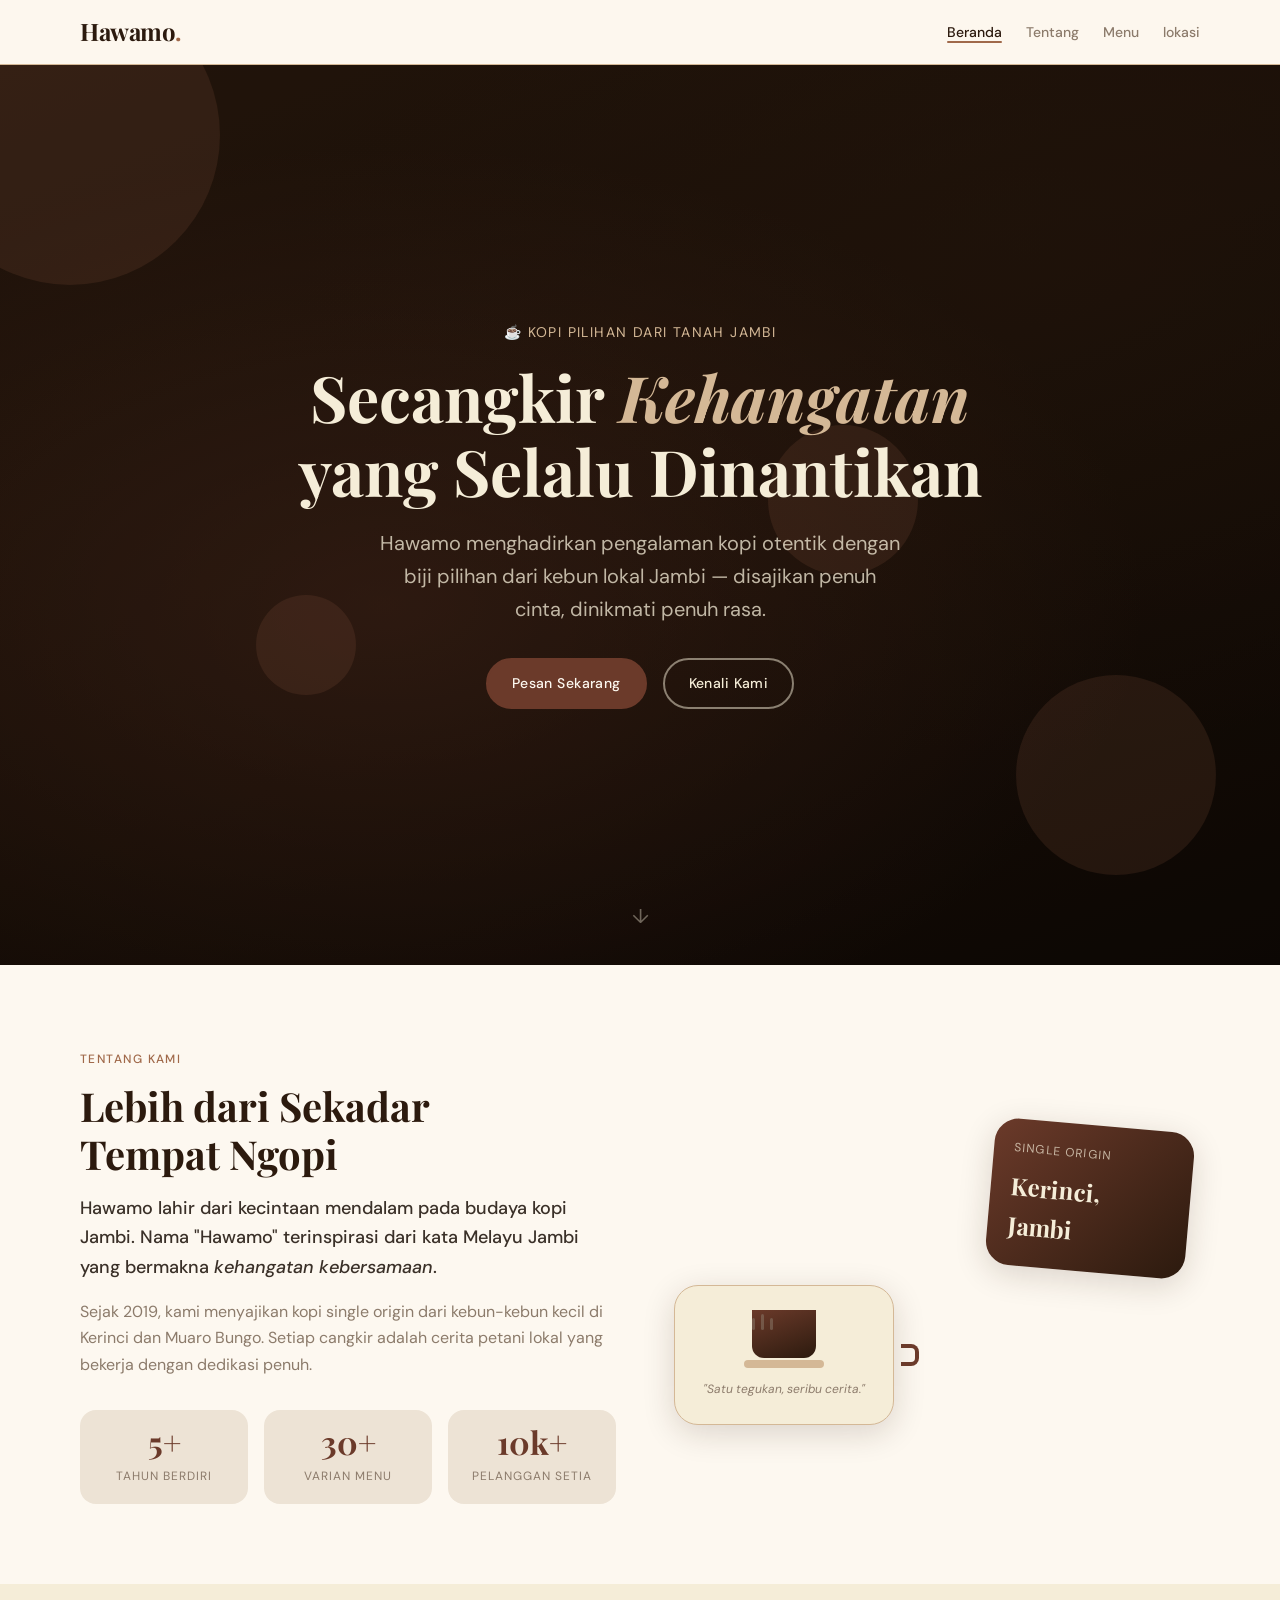
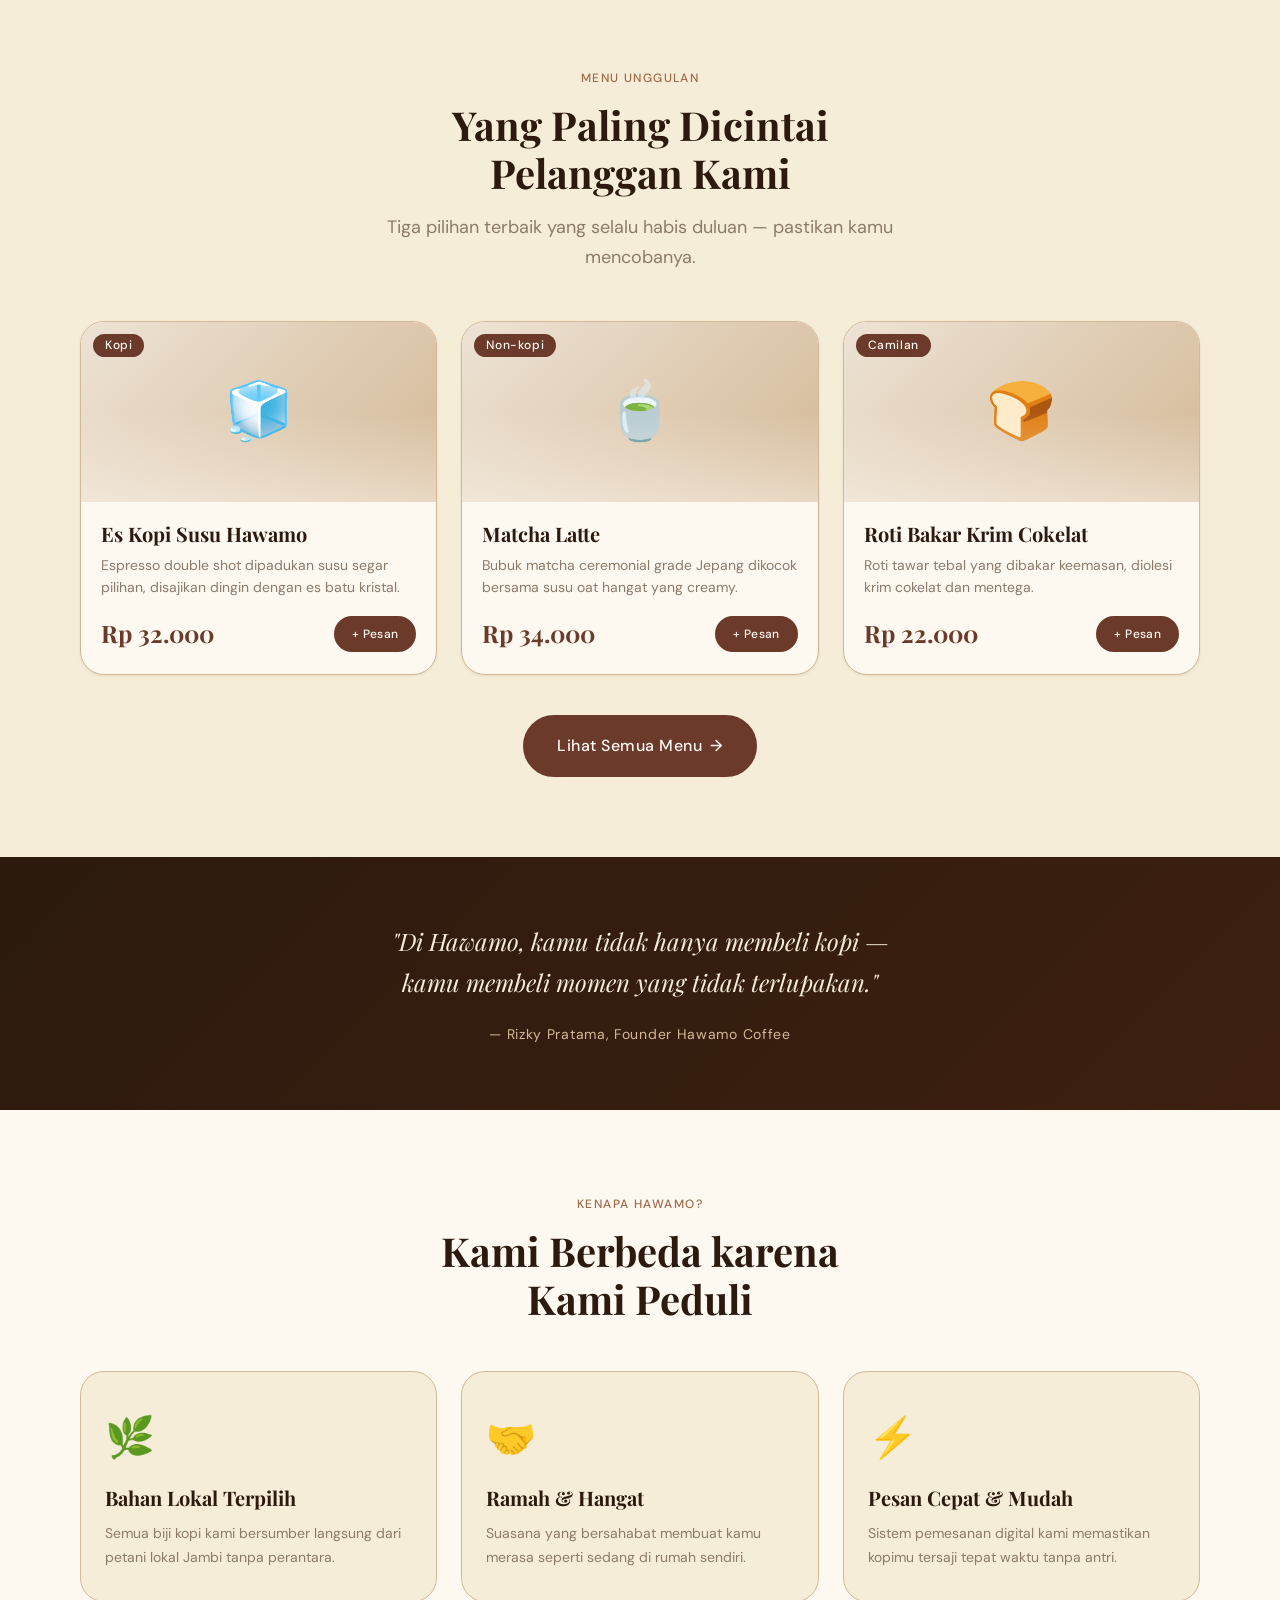
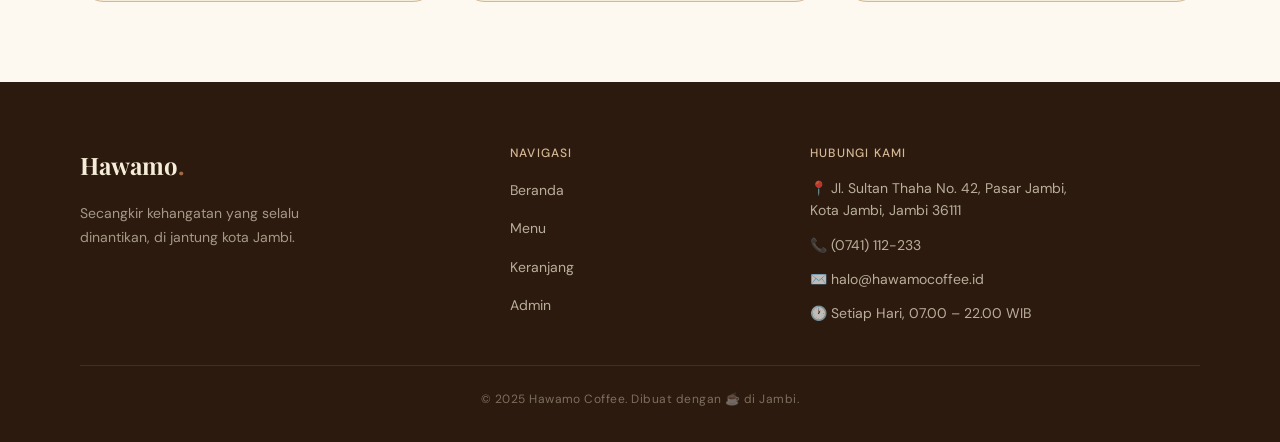
==== commit 67b88cb1: "Hapus Keranjang" ====
--- a/index.html
+++ b/index.html
@@ -50,24 +50,11 @@
         <nav class="navbar__menu" id="navMenu" role="navigation">
           <ul class="navbar__list">
             <li><a href="index.html" class="navbar__link active">Beranda</a></li>
+            <li><a href="tentang.html" class="navbar__link">Tentang</a></li>
             <li><a href="menu.html" class="navbar__link">Menu</a></li>
-            <li><a href="cart.html" class="navbar__link">Keranjang</a></li>
-            <li><a href="admin.html" class="navbar__link">Admin</a></li>
+            <li><a href="lokasi.html" class="navbar__link">lokasi</a></li>
           </ul>
         </nav>
-
-        <!-- Ikon keranjang dengan badge jumlah item -->
-        <a href="cart.html" class="navbar__cart" aria-label="Lihat keranjang belanja">
-          <!-- Ikon cart SVG inline agar tidak perlu dependensi eksternal -->
-          <svg width="22" height="22" viewBox="0 0 24 24" fill="none" stroke="currentColor" stroke-width="2" aria-hidden="true">
-            <path d="M6 2L3 6v14a2 2 0 002 2h14a2 2 0 002-2V6l-3-4z"/>
-            <line x1="3" y1="6" x2="21" y2="6"/>
-            <path d="M16 10a4 4 0 01-8 0"/>
-          </svg>
-          <!-- Badge ini diupdate oleh script.js berdasarkan localStorage -->
-          <span class="cart-badge" id="cartBadge">0</span>
-        </a>
-
       </div>
     </header>
 
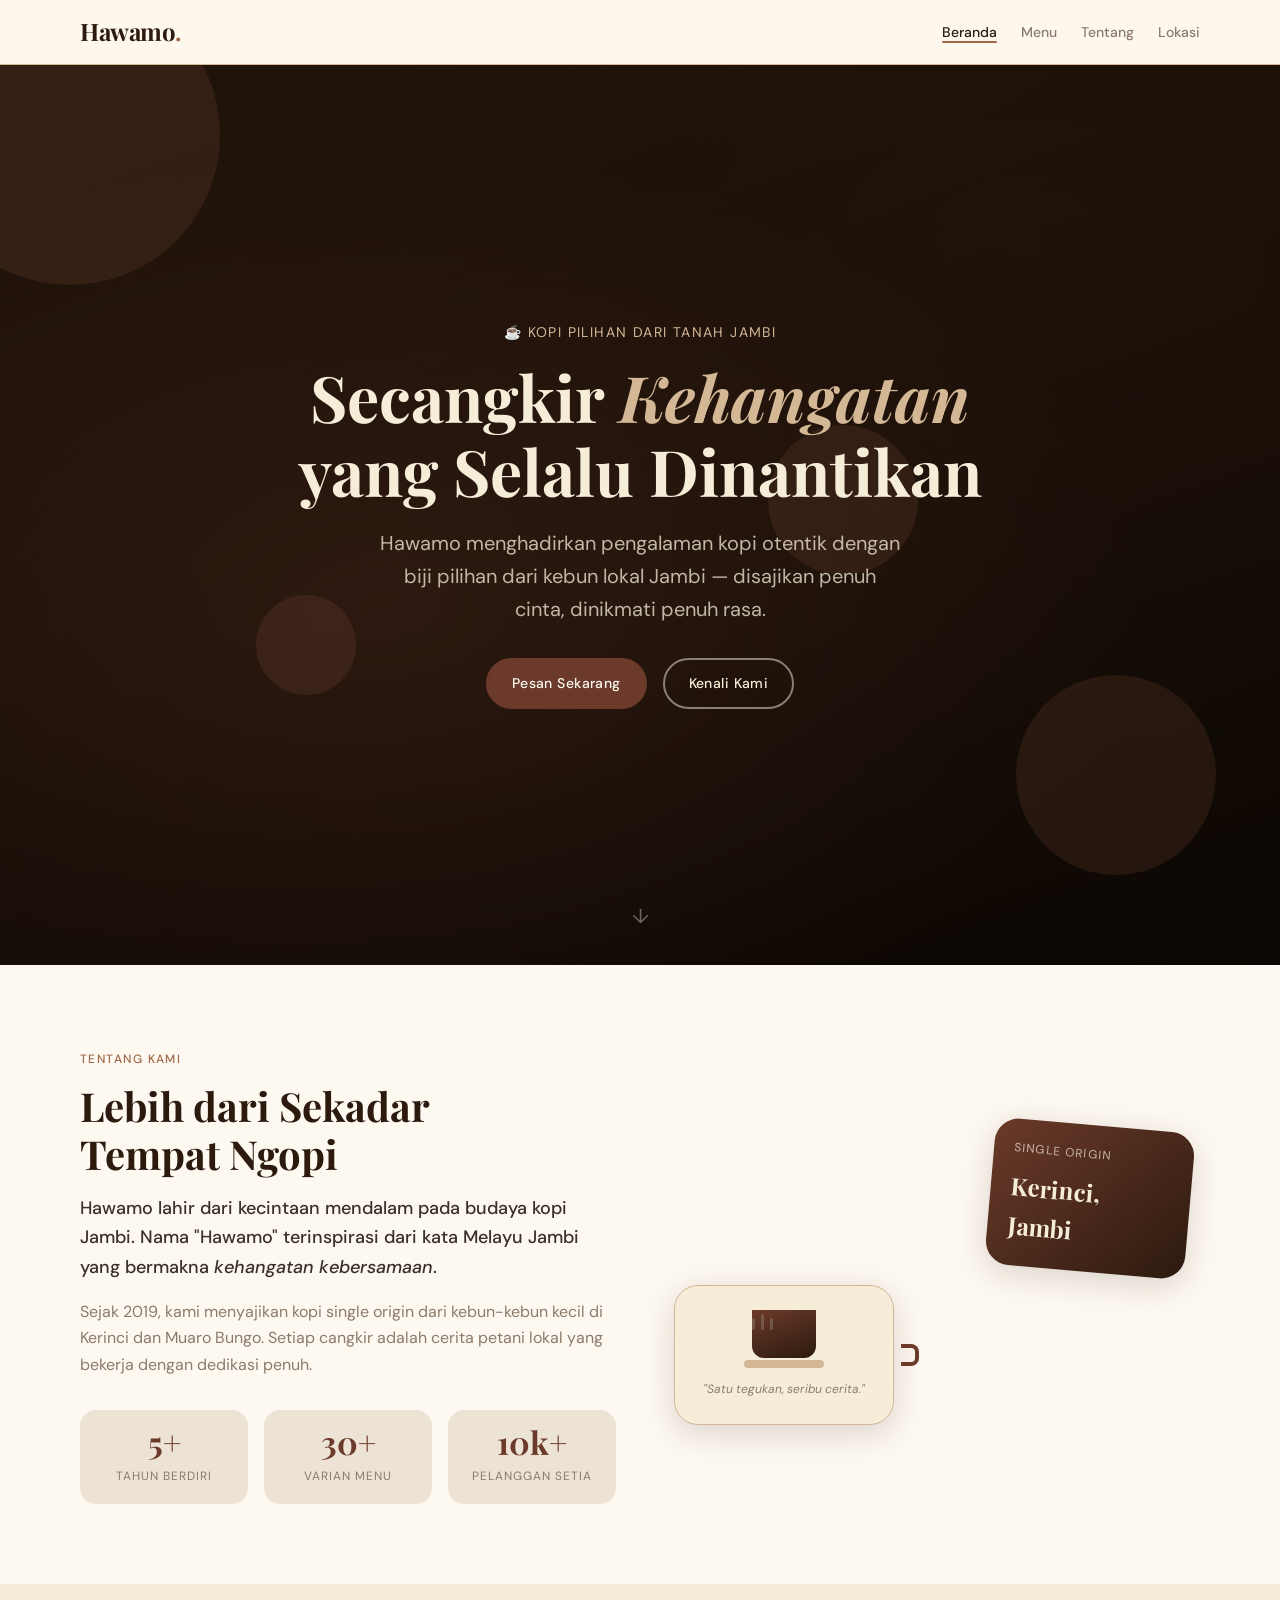
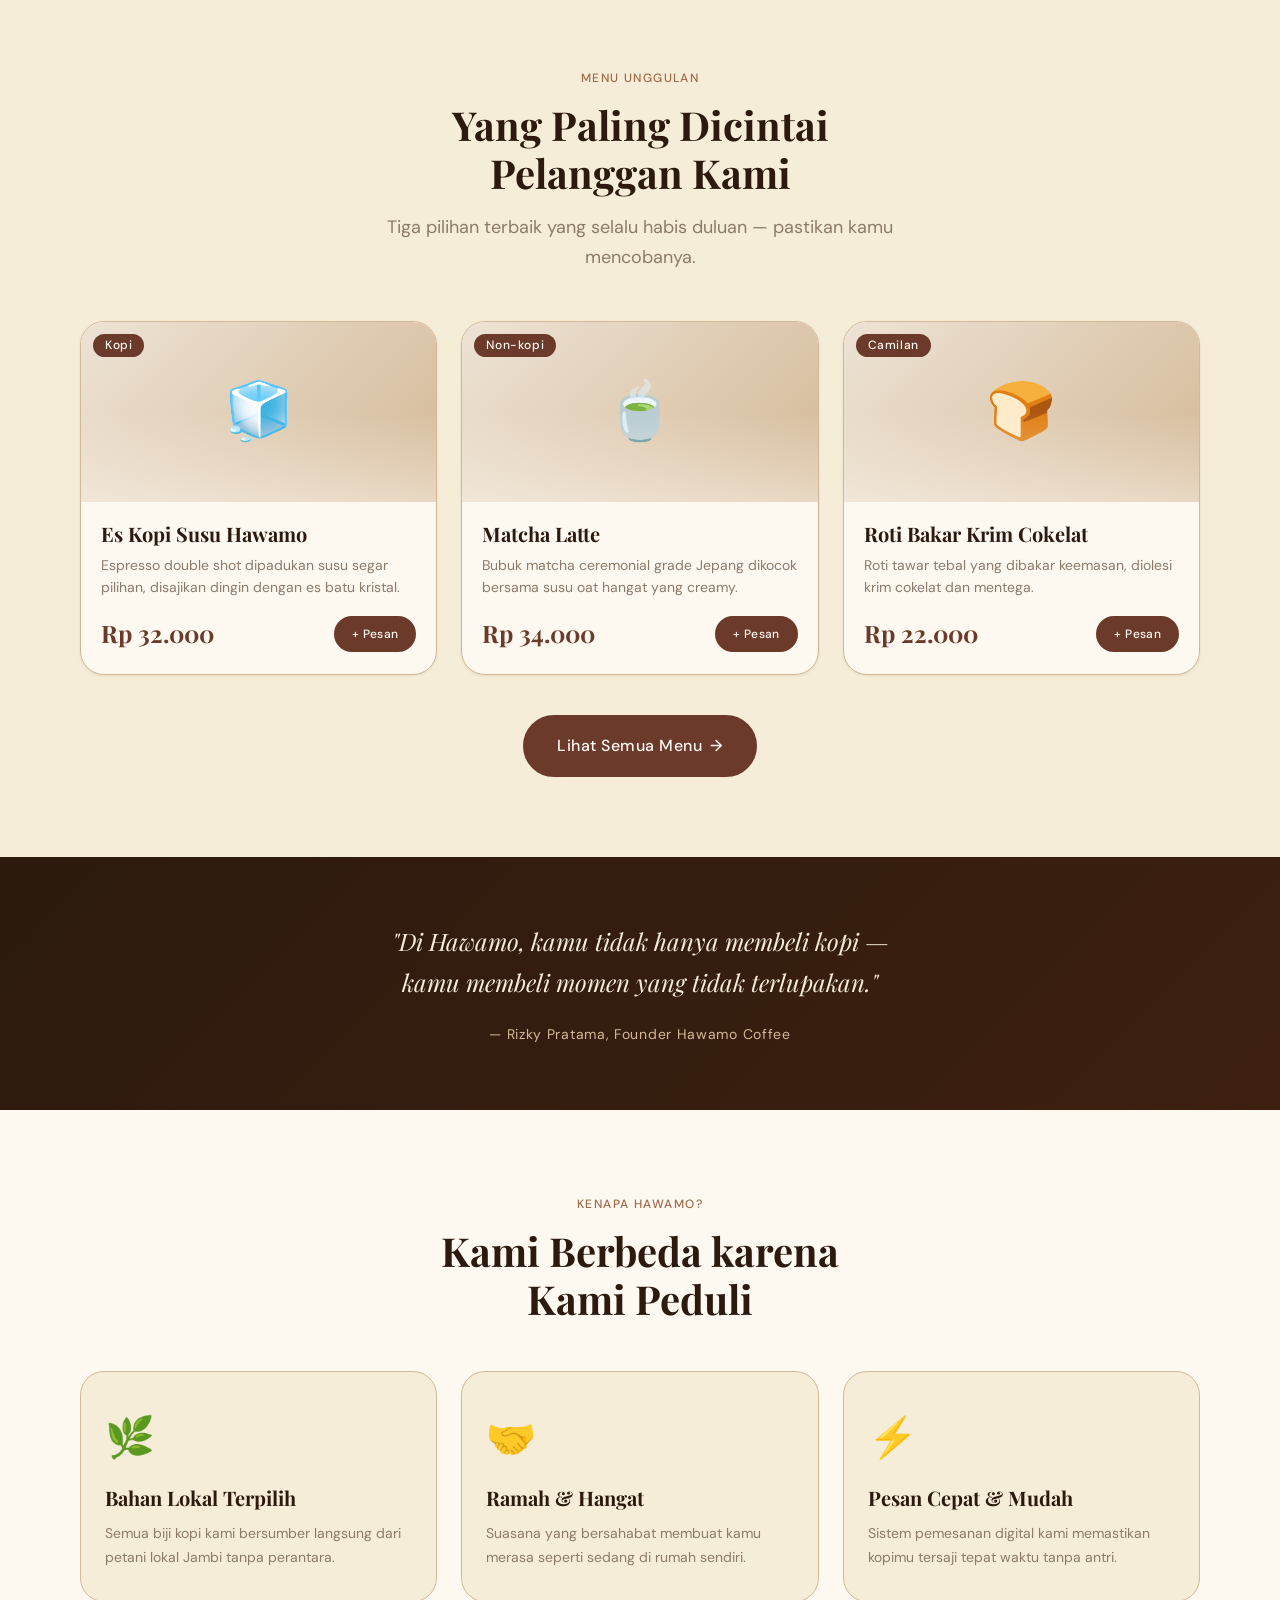
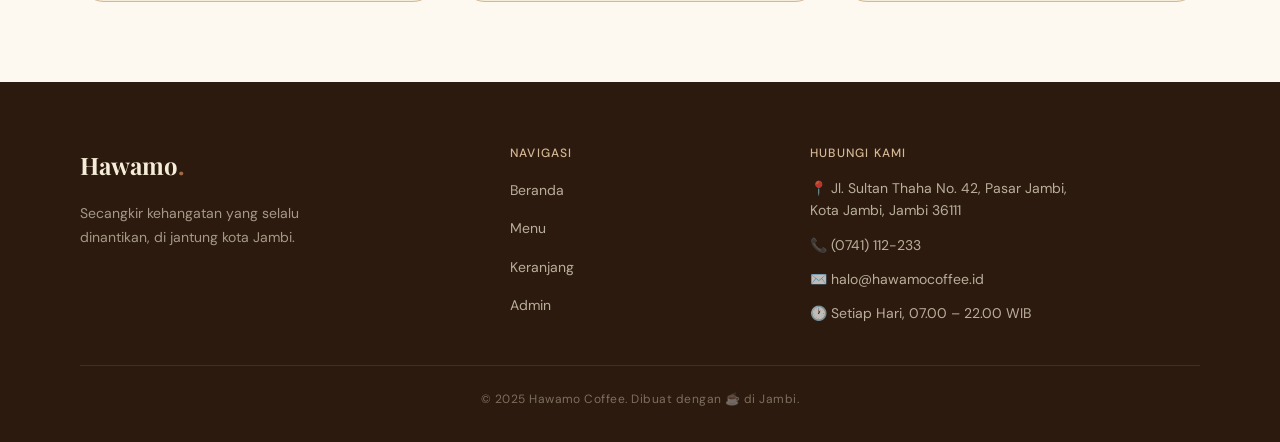
==== commit cbf1d2e3: "mengganti navbar dan cart" ====
--- a/index.html
+++ b/index.html
@@ -50,9 +50,9 @@
         <nav class="navbar__menu" id="navMenu" role="navigation">
           <ul class="navbar__list">
             <li><a href="index.html" class="navbar__link active">Beranda</a></li>
+            <li><a href="menu.html" class="navbar__link">Menu</a></li>
             <li><a href="tentang.html" class="navbar__link">Tentang</a></li>
-            <li><a href="menu.html" class="navbar__link">Menu</a></li>
-            <li><a href="lokasi.html" class="navbar__link">lokasi</a></li>
+            <li><a href="lokasi.html" class="navbar__link">Lokasi</a></li>
           </ul>
         </nav>
       </div>
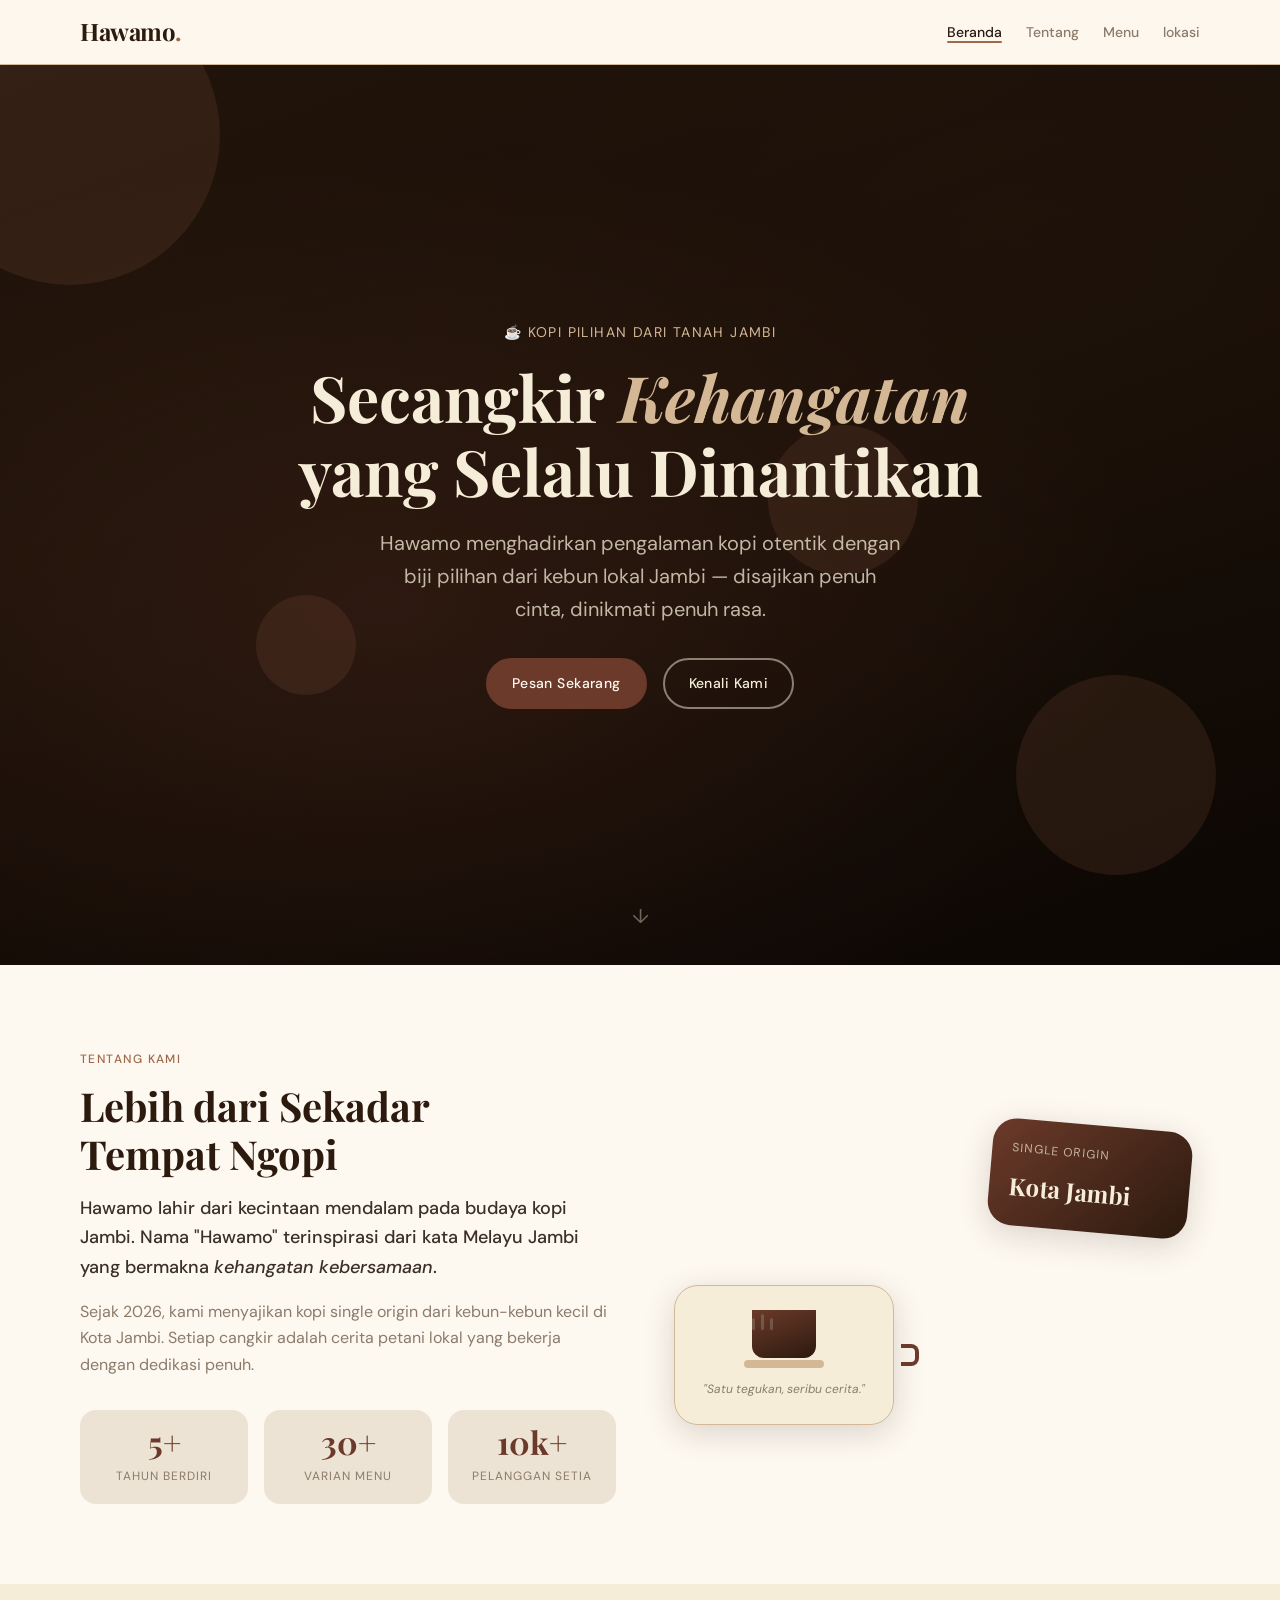
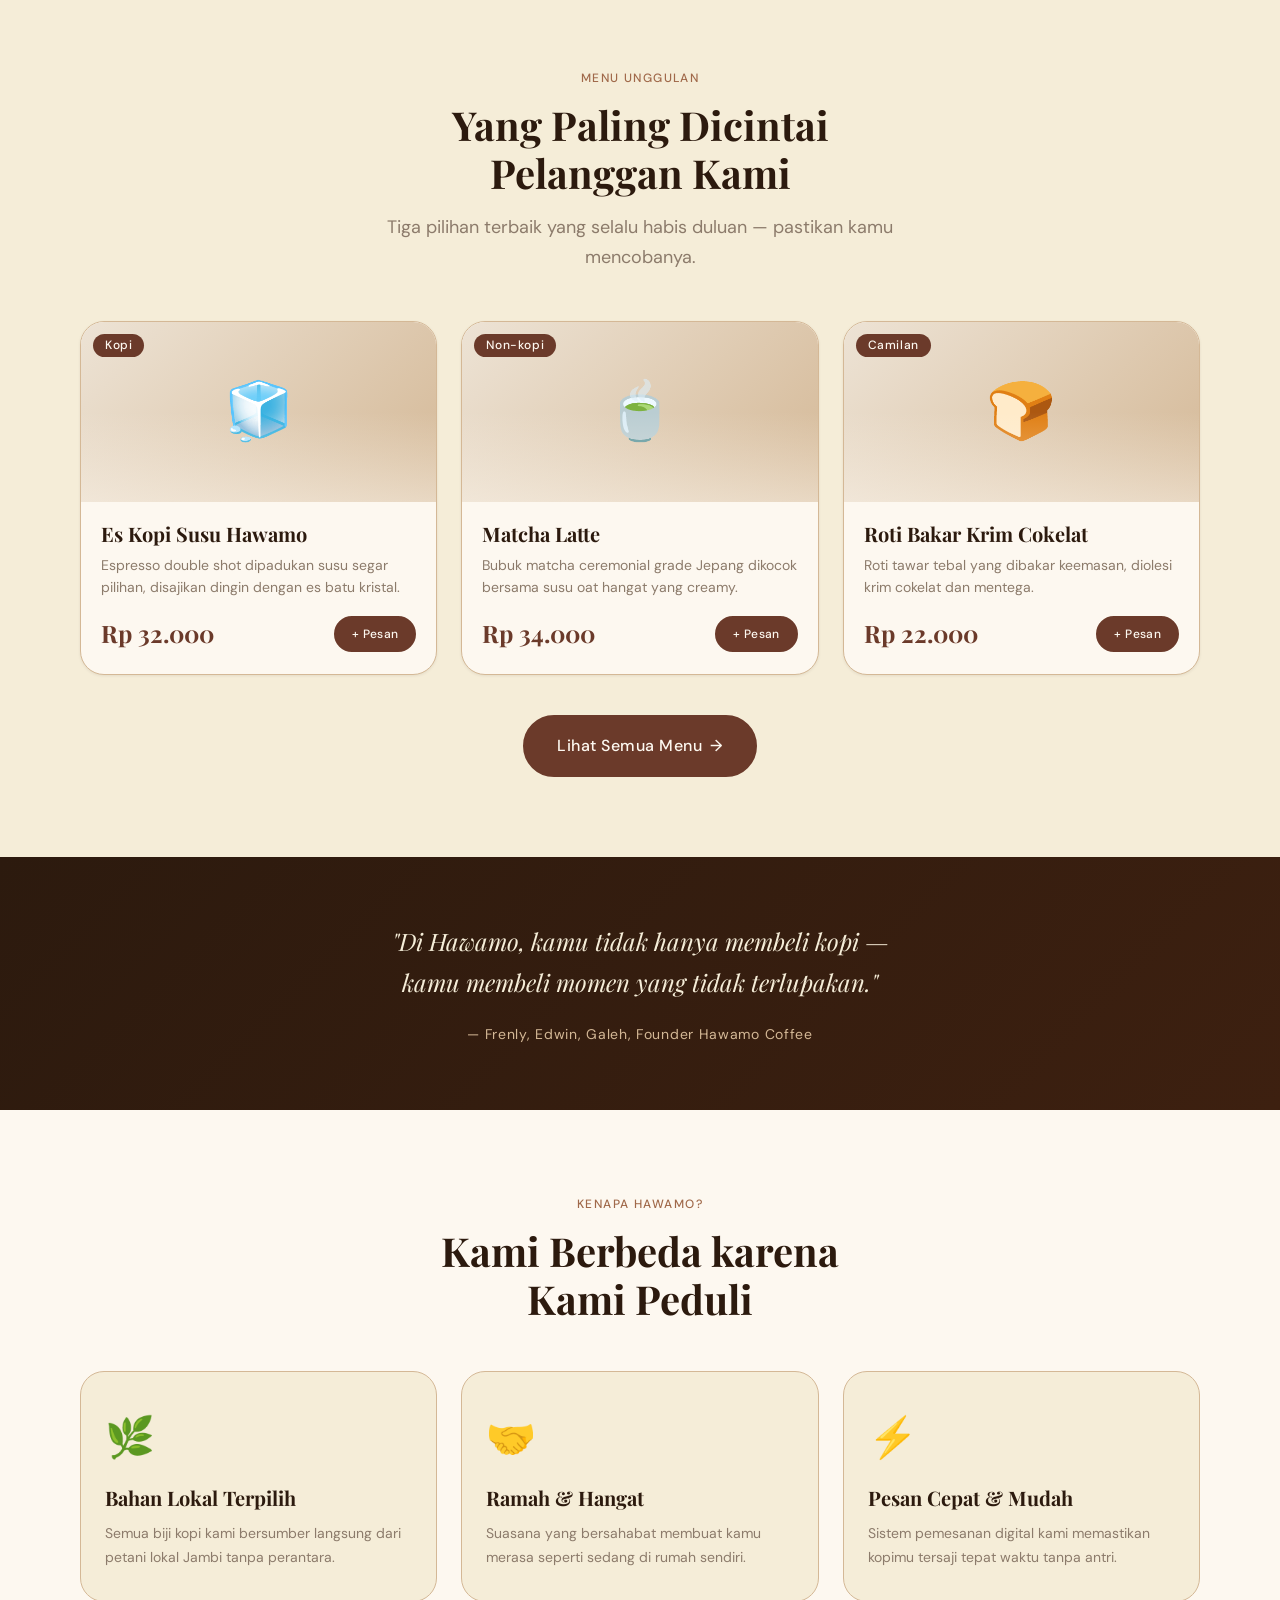
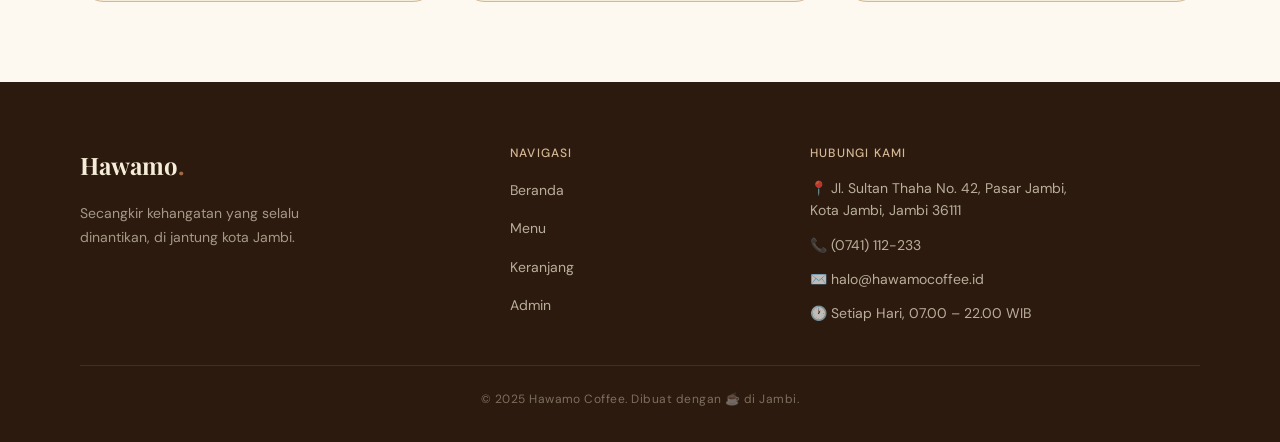
==== commit 9eddc107: "mengubah kalimat kalimat di beranda" ====
--- a/index.html
+++ b/index.html
@@ -50,9 +50,9 @@
         <nav class="navbar__menu" id="navMenu" role="navigation">
           <ul class="navbar__list">
             <li><a href="index.html" class="navbar__link active">Beranda</a></li>
+            <li><a href="tentang.html" class="navbar__link">Tentang</a></li>
             <li><a href="menu.html" class="navbar__link">Menu</a></li>
-            <li><a href="tentang.html" class="navbar__link">Tentang</a></li>
-            <li><a href="lokasi.html" class="navbar__link">Lokasi</a></li>
+            <li><a href="lokasi.html" class="navbar__link">lokasi</a></li>
           </ul>
         </nav>
       </div>
@@ -132,8 +132,8 @@
                 <em>kehangatan kebersamaan</em>.
               </p>
               <p class="about__body">
-                Sejak 2019, kami menyajikan kopi single origin dari kebun-kebun
-                kecil di Kerinci dan Muaro Bungo. Setiap cangkir adalah cerita
+                Sejak 2026, kami menyajikan kopi single origin dari kebun-kebun
+                kecil di Kota Jambi. Setiap cangkir adalah cerita
                 petani lokal yang bekerja dengan dedikasi penuh.
               </p>
 
@@ -158,7 +158,7 @@
             <div class="about__visual" aria-hidden="true">
               <div class="visual-card visual-card--back">
                 <div class="visual-card__label">Single Origin</div>
-                <div class="visual-card__origin">Kerinci, Jambi</div>
+                <div class="visual-card__origin">Kota Jambi</div>
               </div>
               <div class="visual-card visual-card--front">
                 <!-- Ilustrasi cangkir kopi sederhana dari CSS shapes -->
@@ -226,7 +226,7 @@
               kamu membeli momen yang tidak terlupakan."
             </p>
             <footer class="quote__author">
-              — Rizky Pratama, Founder Hawamo Coffee
+              — Frenly, Edwin, Galeh, Founder Hawamo Coffee
             </footer>
           </blockquote>
         </div>
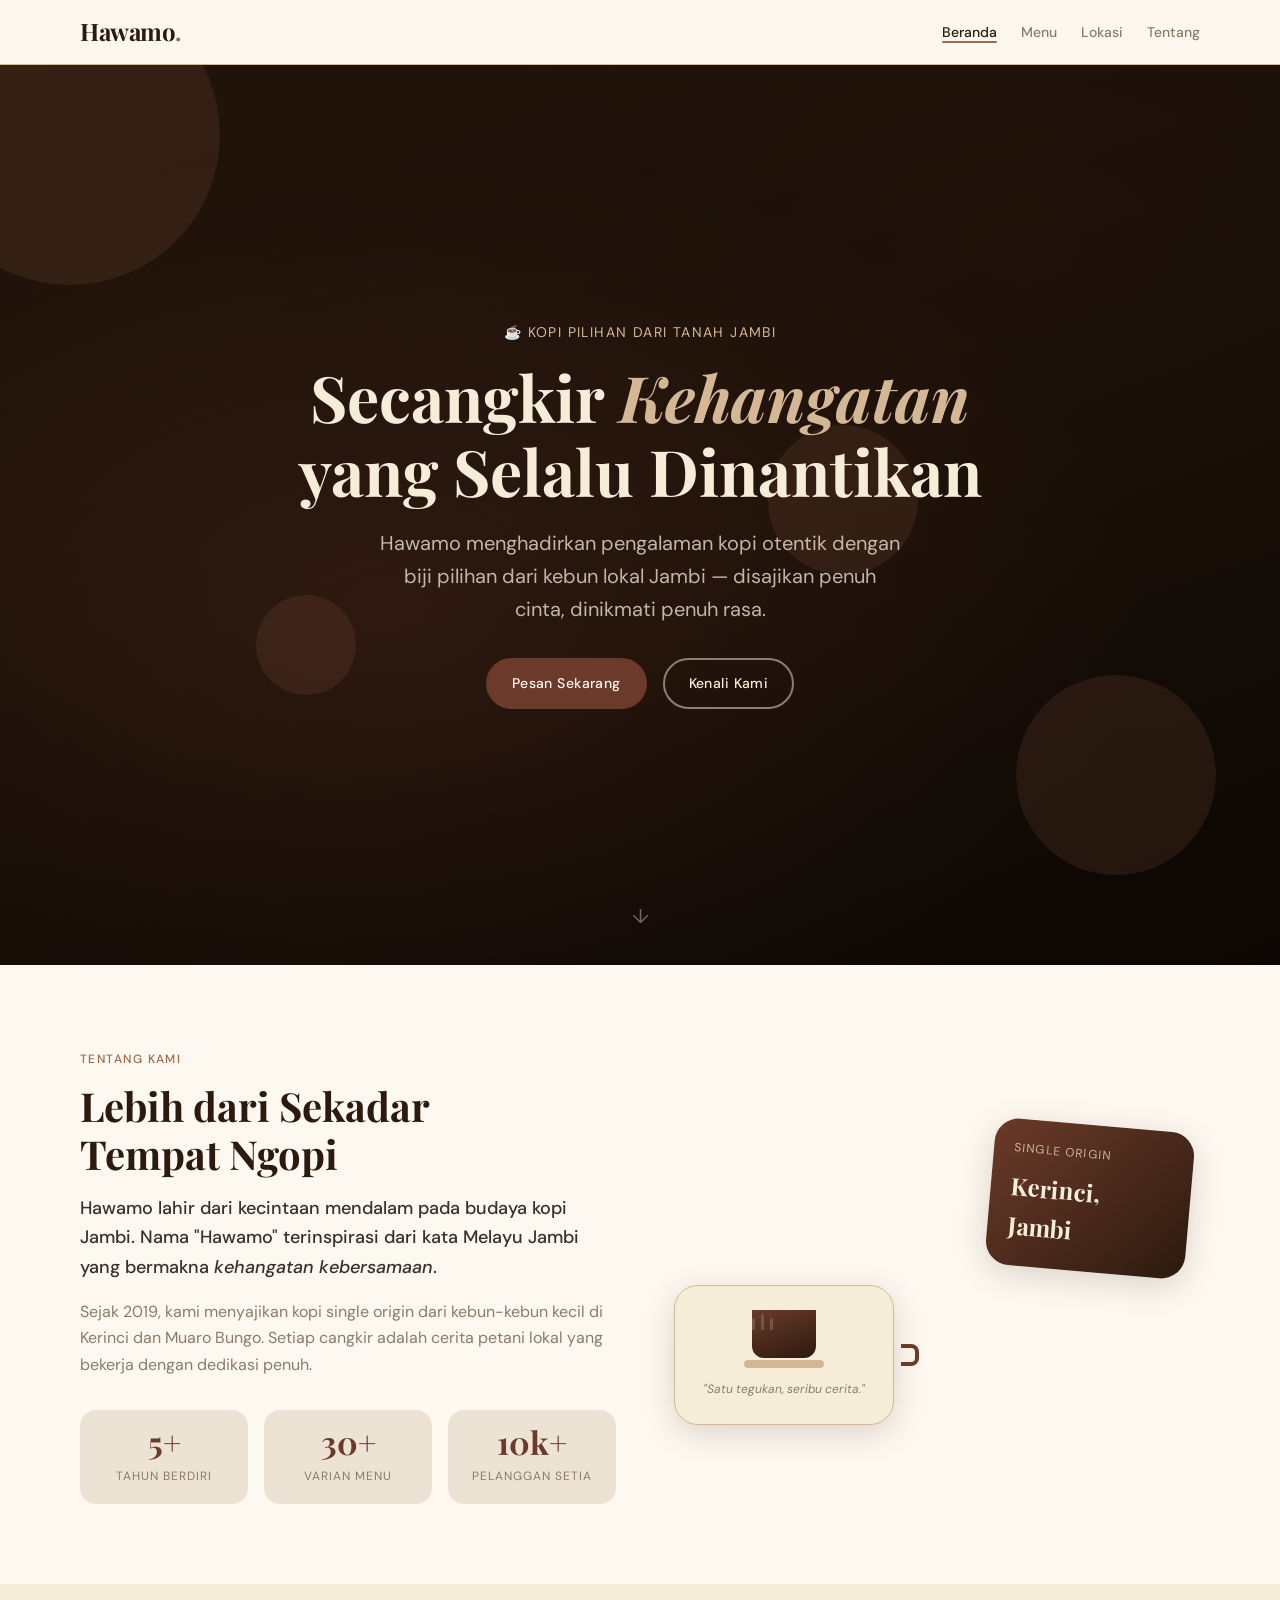
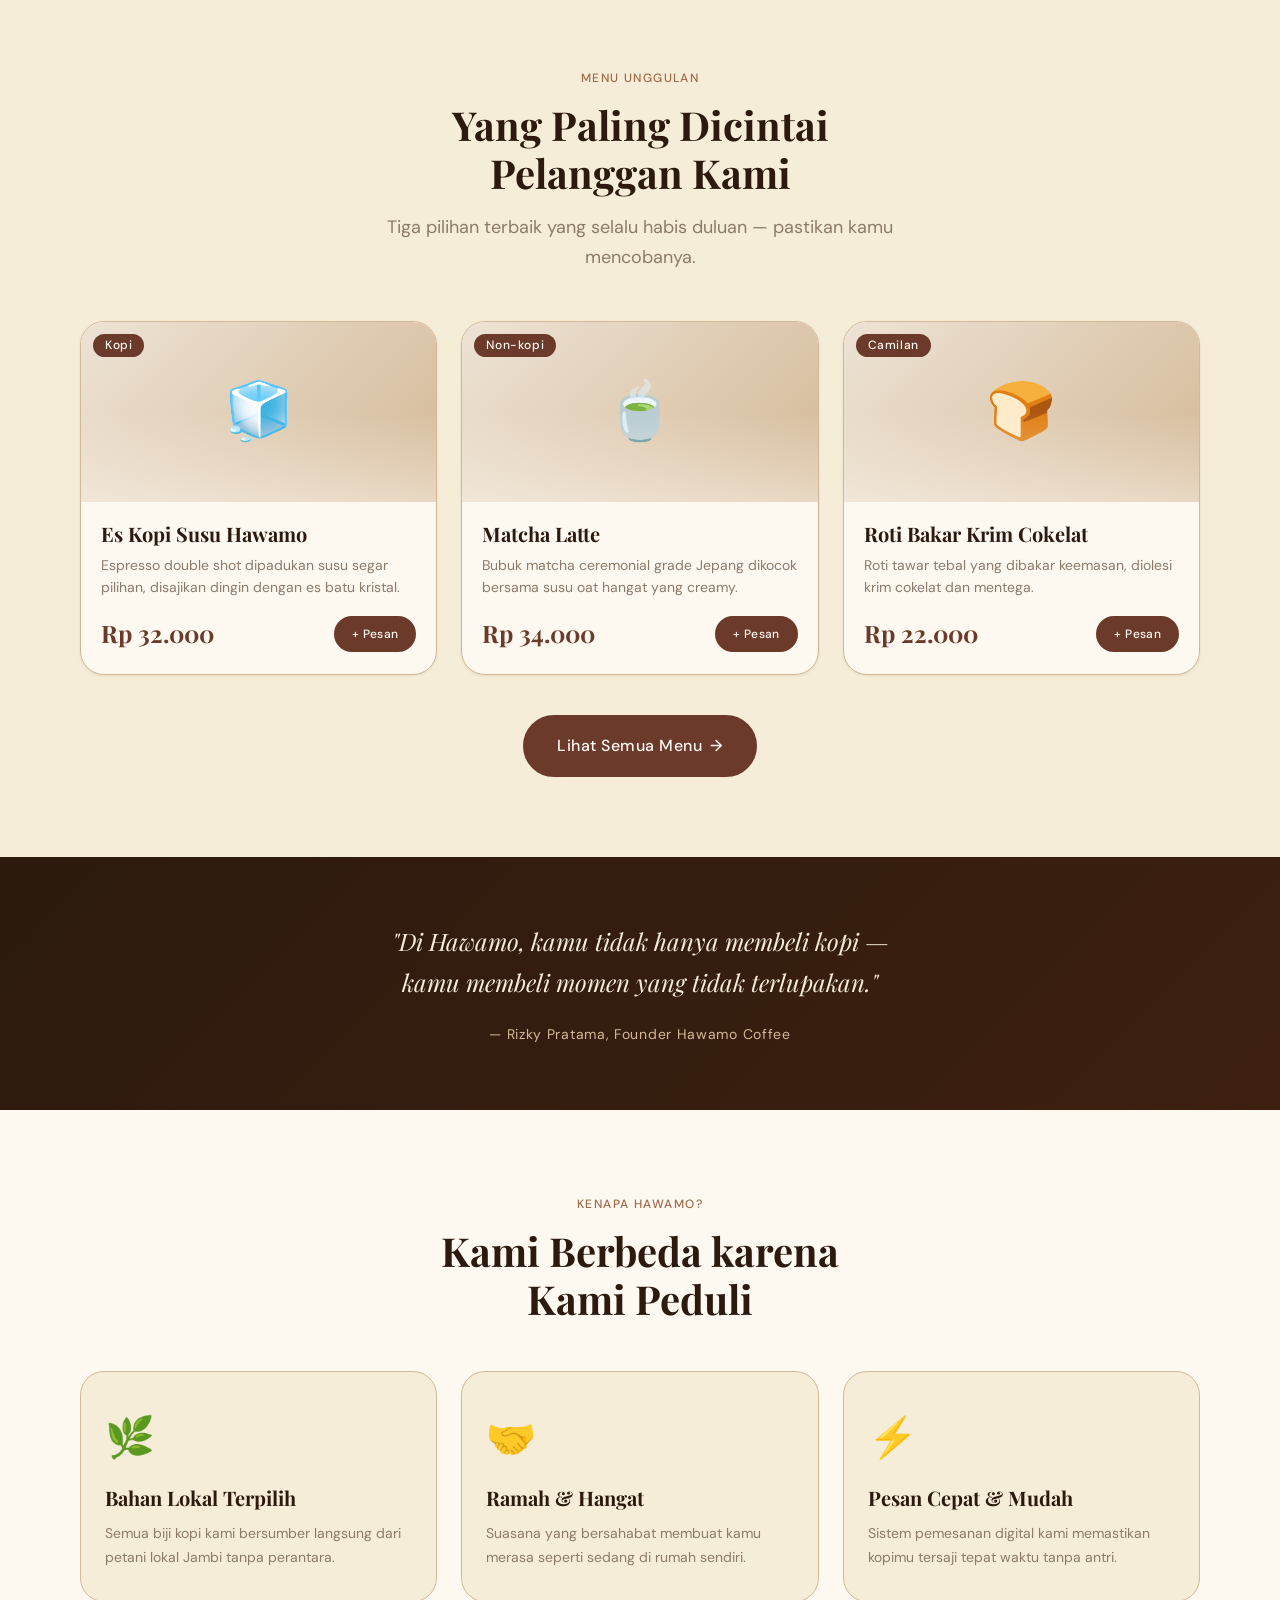
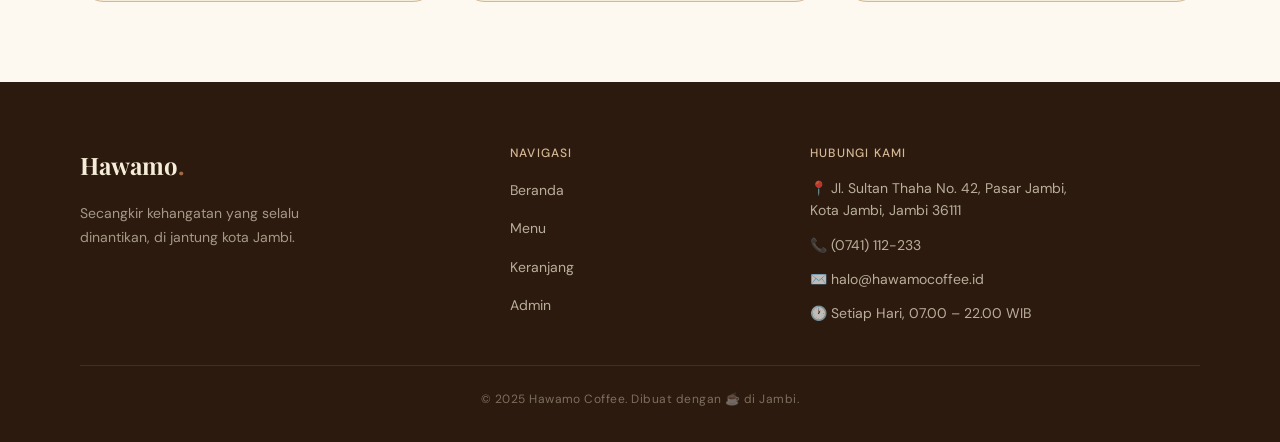
==== commit 75249b5c: "ganti yang diapakan itu" ====
--- a/index.html
+++ b/index.html
@@ -50,9 +50,9 @@
         <nav class="navbar__menu" id="navMenu" role="navigation">
           <ul class="navbar__list">
             <li><a href="index.html" class="navbar__link active">Beranda</a></li>
+            <li><a href="menu.html" class="navbar__link">Menu</a></li>
+            <li><a href="lokasi.html" class="navbar__link">Lokasi</a></li>
             <li><a href="tentang.html" class="navbar__link">Tentang</a></li>
-            <li><a href="menu.html" class="navbar__link">Menu</a></li>
-            <li><a href="lokasi.html" class="navbar__link">lokasi</a></li>
           </ul>
         </nav>
       </div>
@@ -132,8 +132,8 @@
                 <em>kehangatan kebersamaan</em>.
               </p>
               <p class="about__body">
-                Sejak 2026, kami menyajikan kopi single origin dari kebun-kebun
-                kecil di Kota Jambi. Setiap cangkir adalah cerita
+                Sejak 2019, kami menyajikan kopi single origin dari kebun-kebun
+                kecil di Kerinci dan Muaro Bungo. Setiap cangkir adalah cerita
                 petani lokal yang bekerja dengan dedikasi penuh.
               </p>
 
@@ -158,7 +158,7 @@
             <div class="about__visual" aria-hidden="true">
               <div class="visual-card visual-card--back">
                 <div class="visual-card__label">Single Origin</div>
-                <div class="visual-card__origin">Kota Jambi</div>
+                <div class="visual-card__origin">Kerinci, Jambi</div>
               </div>
               <div class="visual-card visual-card--front">
                 <!-- Ilustrasi cangkir kopi sederhana dari CSS shapes -->
@@ -226,7 +226,7 @@
               kamu membeli momen yang tidak terlupakan."
             </p>
             <footer class="quote__author">
-              — Frenly, Edwin, Galeh, Founder Hawamo Coffee
+              — Rizky Pratama, Founder Hawamo Coffee
             </footer>
           </blockquote>
         </div>
